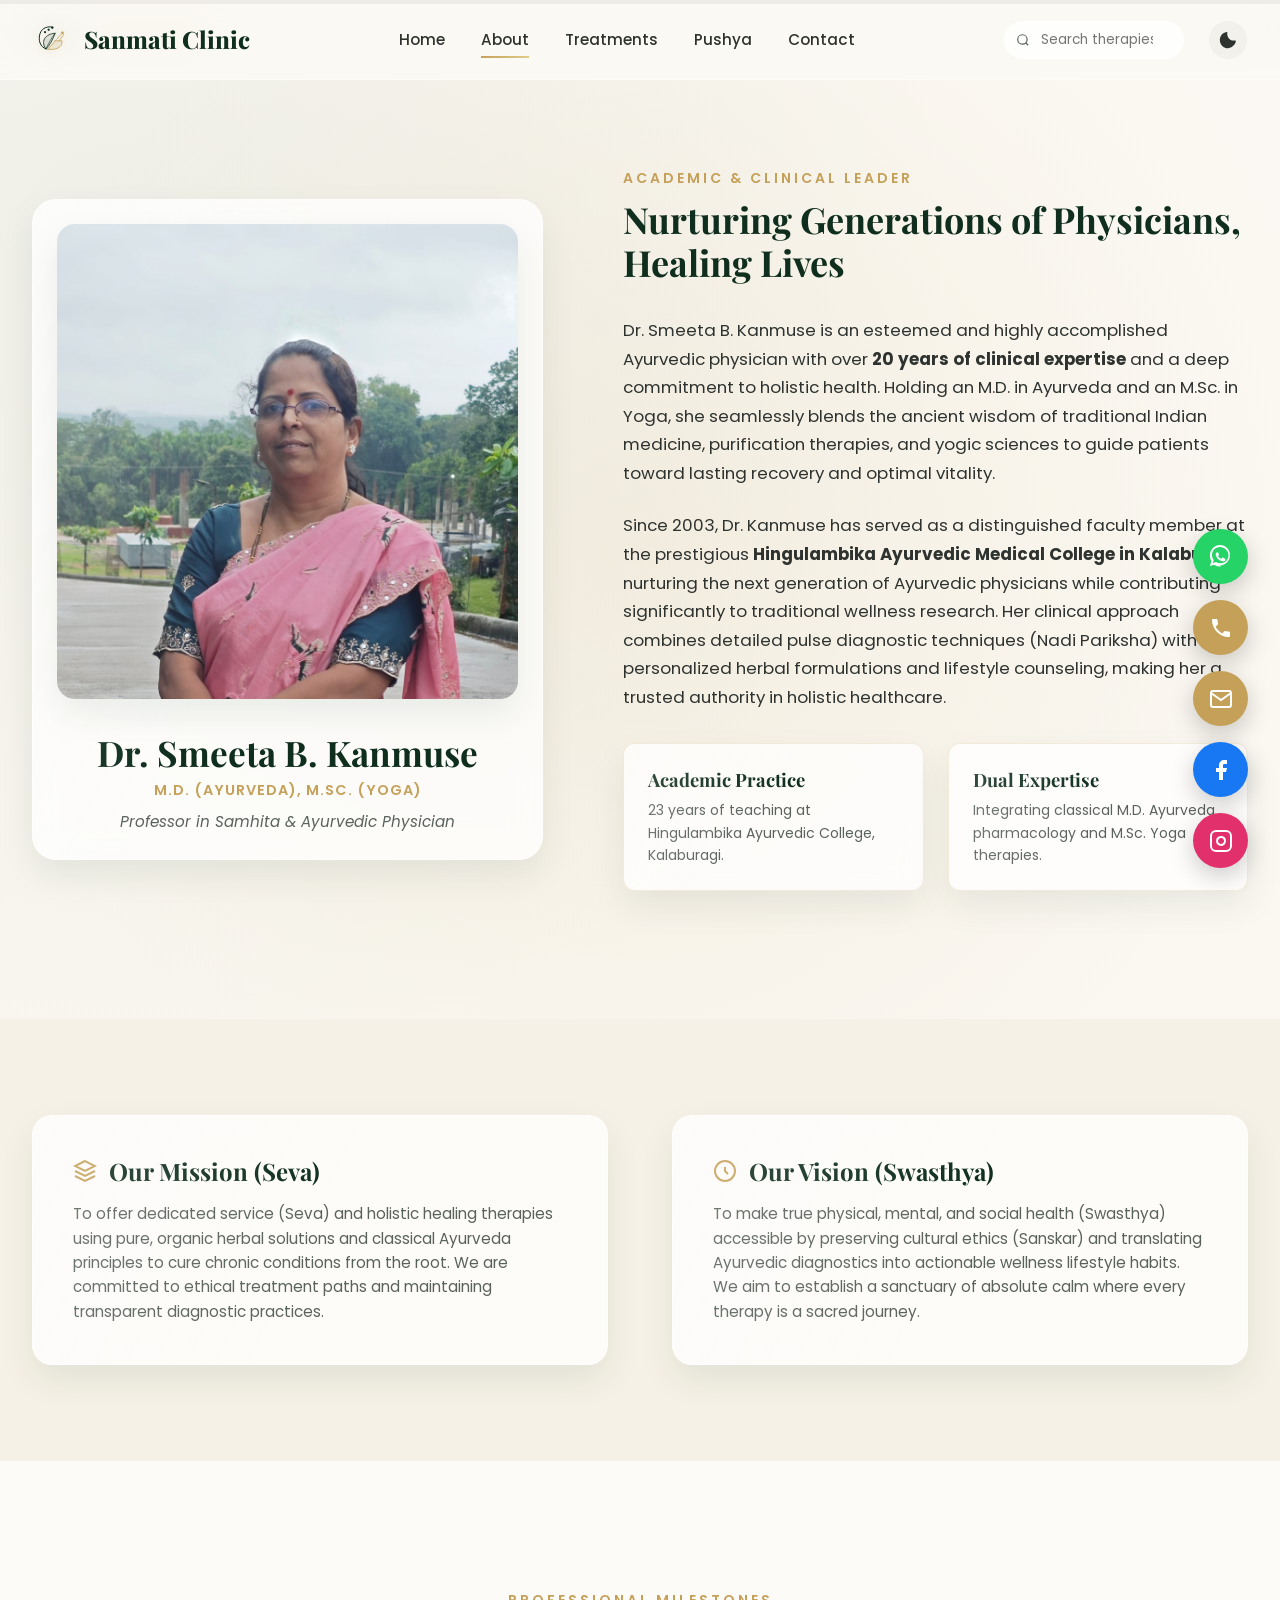
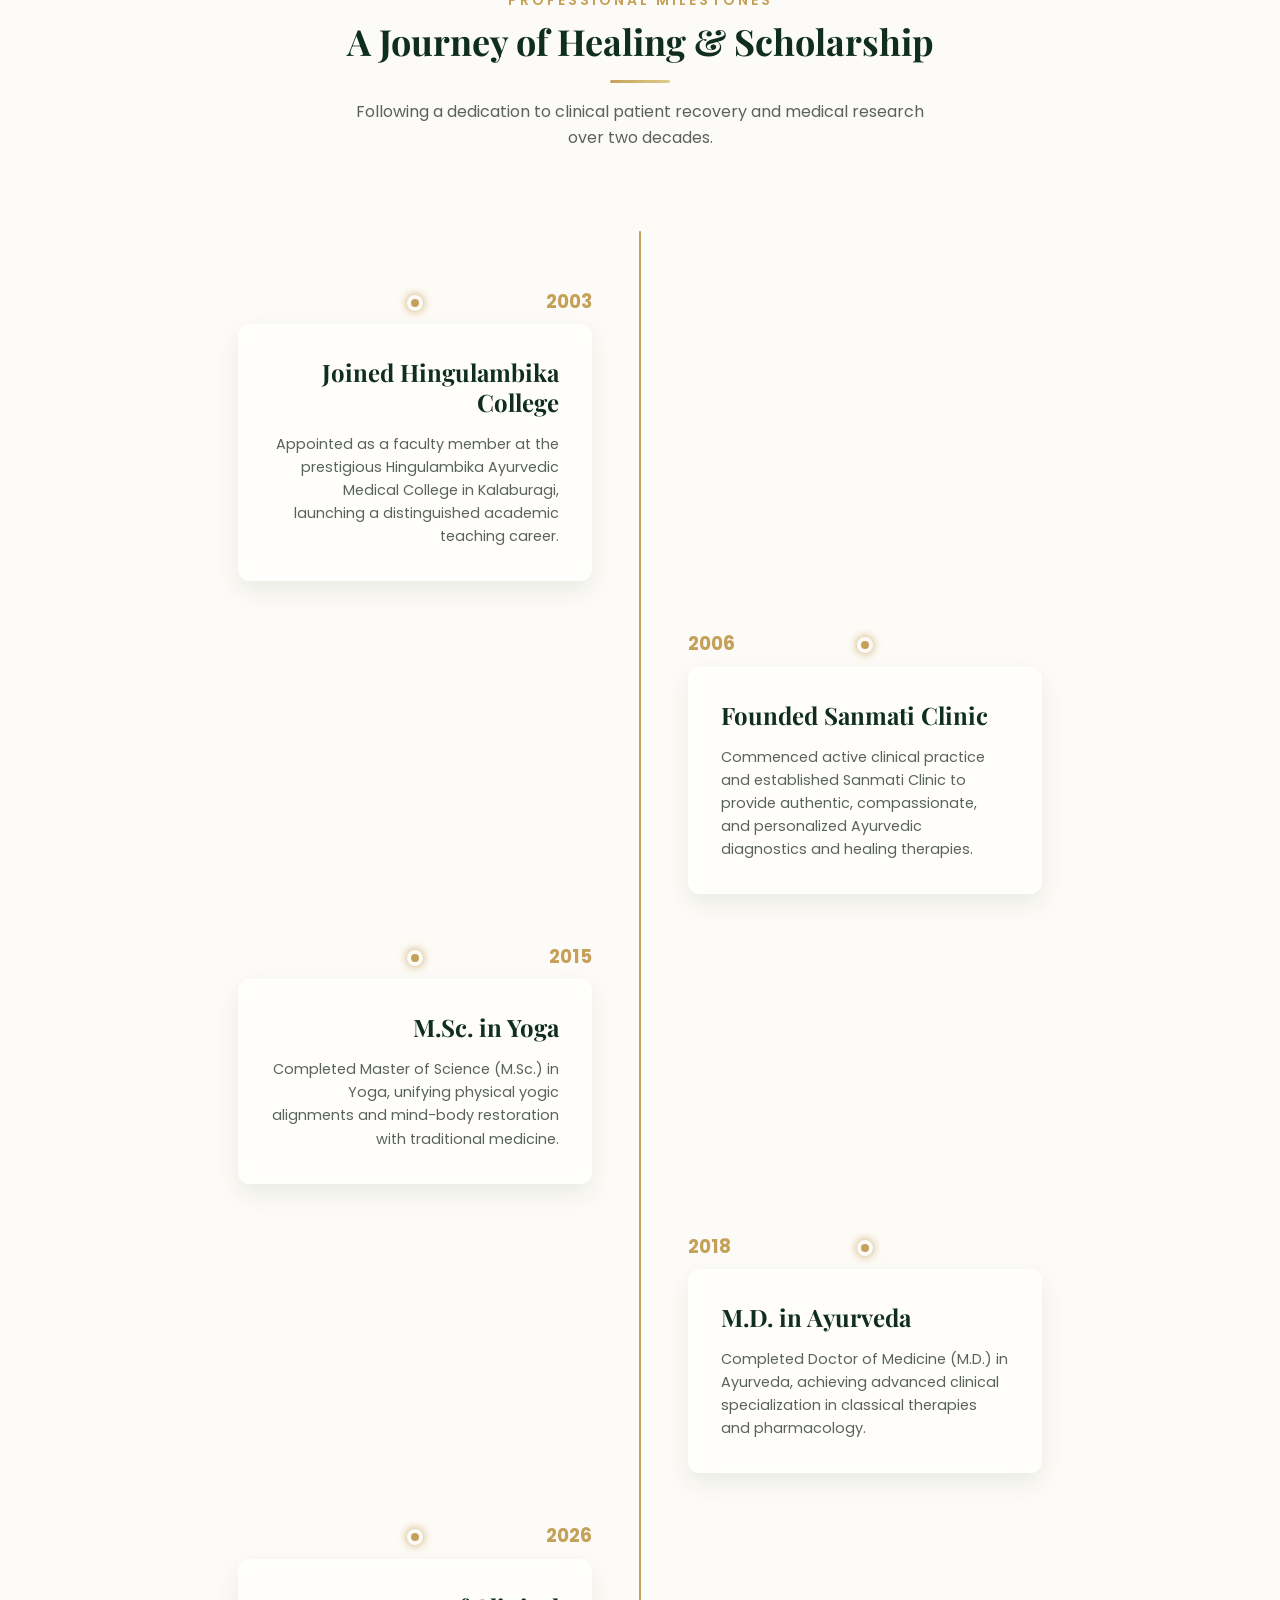
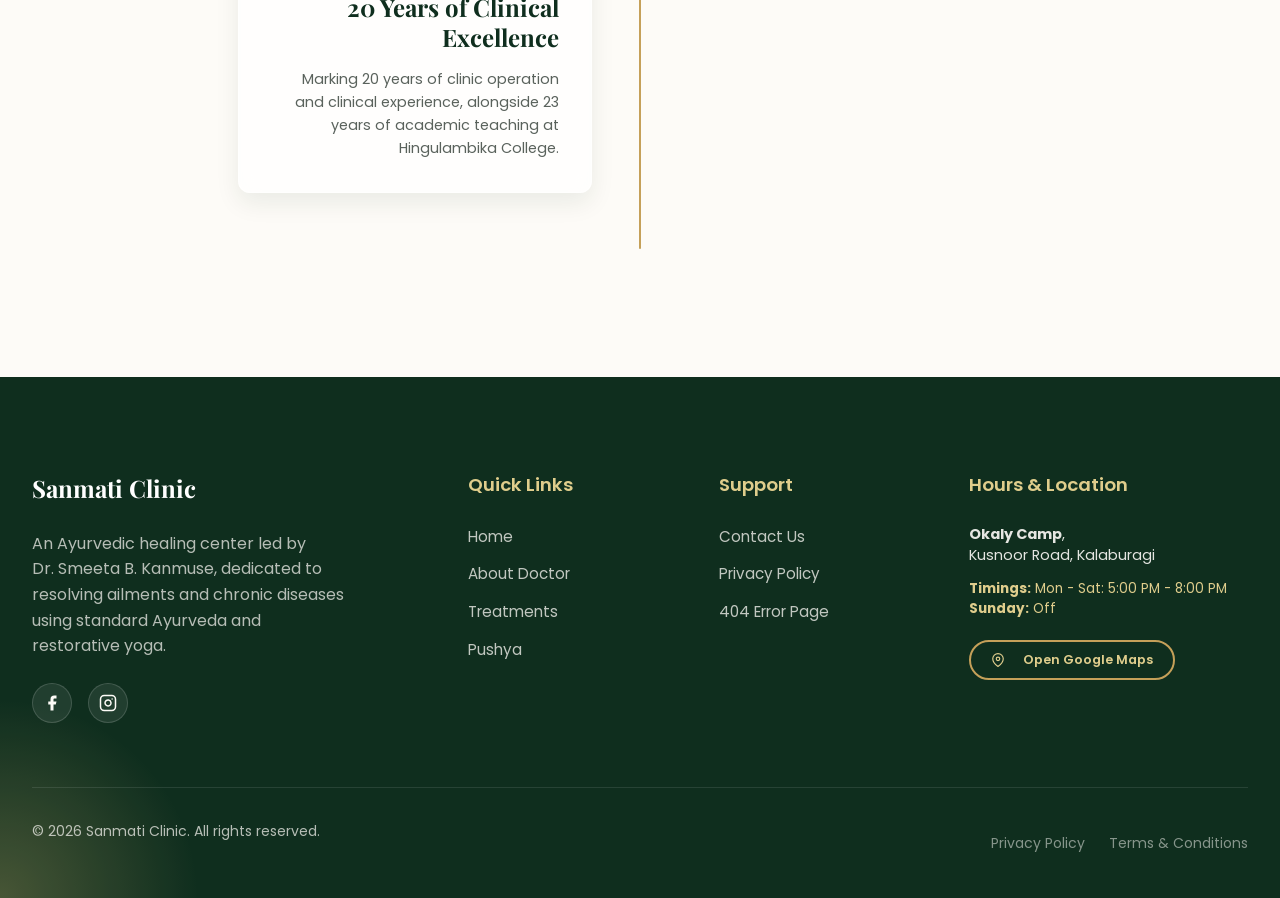
==== about.html @ cf5ded77 "Add files via upload" ====
<!DOCTYPE html>
<html lang="en" data-theme="light">
<head>
  <meta charset="UTF-8">
  <meta name="viewport" content="width=device-width, initial-scale=1.0">
  <title>About Dr. Smeeta B. Kanmuse - Sanmati Clinic</title>
  
  <!-- SEO Meta Tags -->
  <meta name="description" content="Meet Dr. Smeeta B. Kanmuse, Professor in Samhita & Ayurvedic Physician with 20 years of clinical practice and 23 years of teaching at Hingulambika Ayurvedic Medical College.">
  <meta name="keywords" content="Dr. Smeeta B Kanmuse, MD Ayurveda, Hingulambika College, Nadi Pariksha, Ayurvedic Doctor Kalaburagi, Yoga Therapist, Sanmati Clinic About">
  
  <!-- Google Fonts -->
  <link rel="preconnect" href="https://fonts.googleapis.com">
  <link rel="preconnect" href="https://fonts.gstatic.com" crossorigin>
  <link href="https://fonts.googleapis.com/css2?family=Playfair+Display:ital,wght@0,400..900;1,400..900&family=Poppins:ital,wght@0,300;0,400;0,500;0,600;0,700;1,400&display=swap" rel="stylesheet">
  
  <!-- CSS Stylesheets -->
  <link rel="stylesheet" href="css/style.css">
  <link rel="stylesheet" href="css/animations.css">
  <link rel="stylesheet" href="css/responsive.css">

  <!-- AOS (Animate on Scroll) CSS -->
  <link rel="stylesheet" href="https://cdnjs.cloudflare.com/ajax/libs/aos/2.3.4/aos.css" integrity="sha512-1cK78a1o+Fh6MmyLZ9kvhLURcZXPjhW1UsgObSg1Eup8452q4fH9O1hOMBH6UxoUXdwDSy8kB013yW9eY69Bwg==" crossorigin="anonymous" referrerpolicy="no-referrer" />
</head>
<body>

  <!-- Reading Progress Bar -->
  <div class="reading-progress-container">
    <div class="reading-progress-bar"></div>
  </div>

  <!-- Navbar -->
  <nav class="navbar" aria-label="Main Navigation">
    <div class="container">
      <a href="index.html" class="nav-brand">
        <svg class="logo-icon" viewBox="0 0 100 100" fill="none" stroke="currentColor" stroke-width="1.5" stroke-linecap="round" stroke-linejoin="round" aria-hidden="true">
          <!-- Defined Artist Sketch of Ayurvedic Mortar, Leaf & Sweeping Droplet Vine (Luxury Gold & Forest Green) -->
          <g>
            <!-- Sweeping Vine -->
            <path d="M35 72C20 68 15 50 20 34C25 18 42 15 53 18" stroke="var(--primary-color)" stroke-width="2.5" />
            <!-- Tapered Droplets -->
            <path d="M53 18c-1-2-3-2-5 0c-1 1 0 3 2 4c2 1 4-1 3-4z" fill="var(--primary-color)" stroke="none" />
            <path d="M44 23c-1-2-3-2-5 0c-1 1 0 3 2 4c2 1 4-1 3-4z" fill="var(--primary-color)" stroke="none" />
            <path d="M35 29c-1-2-3-2-5 0c-1 1 0 3 2 4c2 1 4-1 3-4z" fill="var(--primary-color)" stroke="none" />
            <!-- The Leaf -->
            <path d="M35 72C24 62 25 36 58 33C52 48 45 64 35 72Z" fill="rgba(143, 168, 155, 0.25)" stroke="var(--primary-color)" stroke-width="2" />
            <!-- Leaf Vein -->
            <path d="M35 72C42 58 48 45 58 33" stroke="var(--primary-color)" stroke-width="1.5" />
            <!-- Mortar Bowl -->
            <path d="M58 52L75 52C76 65 67 76 38 73C46 66 54 60 58 52Z" fill="rgba(197, 160, 89, 0.15)" stroke="var(--accent-color)" stroke-width="2" />
            <!-- Pestle -->
            <path d="M62 48L74 34c1-1 3-1 4 0c1 1 1 3 0 4L68 52" stroke="var(--accent-color)" stroke-width="2" />
            <circle cx="76" cy="32" r="3" fill="var(--accent-color)" stroke="var(--accent-color)" stroke-width="0.5" />
          </g>
        </svg>
        <span>Sanmati Clinic</span>
      </a>

      <ul class="nav-menu">
      <li class="mobile-search-item">
        <div class="nav-search-mobile" role="search" style="position: relative; width: 100%;">
          <svg class="search-icon" viewBox="0 0 24 24" fill="none" stroke="currentColor" stroke-width="2" style="position: absolute; left: 1rem; top: 50%; transform: translateY(-50%); width: 16px; height: 16px; color: var(--text-secondary); pointer-events: none;"><circle cx="11" cy="11" r="8"/><path d="m21 21-4.3-4.3"/></svg>
          <input type="text" placeholder="Search therapies..." aria-label="Search therapies" style="width: 100%; padding: 0.75rem 1rem 0.75rem 2.5rem; border-radius: 30px; border: 1px solid var(--card-border); background: var(--card-bg); font-family: var(--font-body); font-size: 0.9rem; color: var(--text-primary); outline: none;">
        </div>
      </li>
        <li><a href="index.html" class="nav-link">Home</a></li>
        <li><a href="about.html" class="nav-link active">About</a></li>
        <li><a href="treatments.html" class="nav-link">Treatments</a></li>
        <li><a href="pushya.html" class="nav-link">Pushya</a></li>
        <li><a href="contact.html" class="nav-link">Contact</a></li>
      </ul>

      <div class="nav-actions">
        <div class="nav-search" role="search">
          <svg class="search-icon" viewBox="0 0 24 24" fill="none" stroke="currentColor" stroke-width="2"><circle cx="11" cy="11" r="8"/><path d="m21 21-4.3-4.3"/></svg>
          <input type="search" class="search-input" placeholder="Search therapies..." aria-label="Search site">
        </div>

        <button class="theme-toggle" aria-label="Toggle dark mode">
          <!-- Sun Icon -->
          <svg class="sun-icon" viewBox="0 0 24 24"><path d="M12 7c-2.76 0-5 2.24-5 5s2.24 5 5 5 5-2.24 5-5-2.24-5-5-5zM2 13h2c.55 0 1-.45 1-1s-.45-1-1-1H2c-.55 0-1 .45-1 1s.45 1 1 1zm18 0h2c.55 0 1-.45 1-1s-.45-1-1-1h-2c-.55 0-1 .45-1 1s.45 1 1 1zM11 2v2c0 .55.45 1 1 1s1-.45 1-1V2c0-.55-.45-1-1-1s-1 .45-1 1zm0 18v2c0 .55.45 1 1 1s1-.45 1-1v-2c0-.55-.45-1-1-1s-1 .45-1 1zM5.99 4.58c-.39-.39-1.03-.39-1.41 0s-.39 1.03 0 1.41l1.06 1.06c.39.39 1.03.39 1.41 0s.39-1.03 0-1.41L5.99 4.58zm12.37 12.37c-.39-.39-1.03-.39-1.41 0s-.39 1.03 0 1.41l1.06 1.06c.39.39 1.03.39 1.41 0s.39-1.03 0-1.41l-1.06-1.06zm1.06-12.37c-.39-.39-1.03-.39-1.41 0l-1.06 1.06c-.39.39-.39 1.03 0 1.41s1.03.39 1.41 0l1.06-1.06c.39-.38.39-1.02 0-1.41zM7.05 18.01c-.39-.39-1.03-.39-1.41 0l-1.06 1.06c-.39.39-.39 1.03 0 1.41s1.03.39 1.41 0l1.06-1.06c.39-.39.39-1.03 0-1.41z"/></svg>
          <!-- Moon Icon -->
          <svg class="moon-icon" viewBox="0 0 24 24"><path d="M12.3 22h-.1c-5.5 0-10-4.5-10-10 0-4.7 3.3-8.8 8-9.7.6-.1 1.1.4 1 1-.4 2.5.4 5.2 2.1 7.1s4.6 2.5 7.1 2.1c.6-.1 1.1.4 1 1-.9 4.7-5 8-9.7 8.5z"/></svg>
        </button>

        <button class="hamburger" aria-label="Toggle mobile menu" aria-expanded="false">
          <span></span>
          <span></span>
          <span></span>
        </button>
      </div>
    </div>
  </nav>

  <!-- Breadcrumb Navigation -->
  <div class="breadcrumb-nav">
    <div class="container">
      <ul class="breadcrumbs">
        <li><a href="index.html">Home</a></li>
        <li>About Doctor</li>
      </ul>
    </div>
  </div>

  <!-- Doctor Detailed Profile Section -->
  <section id="doctor-profile" style="background: radial-gradient(circle at 10% 20%, rgba(143,168,155,0.1) 0%, transparent 60%); padding-top: 6rem;">
    <div class="container">
      <div style="display: grid; grid-template-columns: 0.9fr 1.1fr; gap: 5rem; align-items: center;">
        
        <!-- Left Side: Doctor Photo -->
        <div class="hero-visual" data-aos="fade-right">
          <!-- Ambient gold background card effect -->
          <div style="position: absolute; top: 50%; left: 50%; transform: translate(-50%, -50%); width: 110%; height: 110%; background: radial-gradient(circle, rgba(197,160,89,0.1) 0%, transparent 75%); z-index: -1; pointer-events: none;"></div>
          
          <div class="glass-card tilt-card" style="padding: 1.5rem; border-radius: 24px; text-align: center;">
            <div style="border-radius: 18px; overflow: hidden; box-shadow: 0 15px 35px var(--shadow-color); margin-bottom: 2rem;">
              <img src="assets/images/doctor-photo.jpg" alt="Dr. Smeeta B. Kanmuse" style="width: 100%; height: auto; object-fit: cover; display: block;">
            </div>
            
            <h1 style="font-family: var(--font-headings); font-size: 2.2rem; color: var(--primary-color); margin-bottom: 0.25rem;">Dr. Smeeta B. Kanmuse</h1>
            <p style="font-size: 0.9rem; letter-spacing: 1px; color: var(--accent-color); font-weight: 600; text-transform: uppercase; margin-bottom: 0.5rem;">M.D. (Ayurveda), M.Sc. (Yoga)</p>
            <p style="font-size: 0.95rem; color: var(--text-secondary); margin-bottom: 0; font-style: italic;">Professor in Samhita & Ayurvedic Physician</p>
          </div>
        </div>

        <!-- Right Side: Detailed Biography -->
        <div data-aos="fade-left">
          <span class="section-subtitle" style="text-align: left;">Academic & Clinical Leader</span>
          <h2 style="margin-bottom: 2rem; line-height: 1.2;">Nurturing Generations of Physicians, Healing Lives</h2>
          
          <p style="font-size: 1.05rem; line-height: 1.7; color: var(--text-primary); margin-bottom: 1.5rem;">
            Dr. Smeeta B. Kanmuse is an esteemed and highly accomplished Ayurvedic physician with over <strong>20 years of clinical expertise</strong> and a deep commitment to holistic health. Holding an M.D. in Ayurveda and an M.Sc. in Yoga, she seamlessly blends the ancient wisdom of traditional Indian medicine, purification therapies, and yogic sciences to guide patients toward lasting recovery and optimal vitality.
          </p>
          
          <p style="font-size: 1.05rem; line-height: 1.7; color: var(--text-primary); margin-bottom: 2rem;">
            Since 2003, Dr. Kanmuse has served as a distinguished faculty member at the prestigious <strong>Hingulambika Ayurvedic Medical College in Kalaburagi</strong>, nurturing the next generation of Ayurvedic physicians while contributing significantly to traditional wellness research. Her clinical approach combines detailed pulse diagnostic techniques (Nadi Pariksha) with personalized herbal formulations and lifestyle counseling, making her a trusted authority in holistic healthcare.
          </p>

          <!-- Key credentials list cards -->
          <div style="display: grid; grid-template-columns: 1fr 1fr; gap: 1.5rem; margin-top: 2rem;">
            <div class="glass-card" style="padding: 1.5rem; border-radius: var(--border-radius-sm); border-color: rgba(197, 160, 89, 0.2);">
              <h3 style="font-size: 1.15rem; color: var(--primary-color); margin-bottom: 0.5rem;">Academic Practice</h3>
              <p style="font-size: 0.875rem; color: var(--text-secondary); margin-bottom: 0;">23 years of teaching at Hingulambika Ayurvedic College, Kalaburagi.</p>
            </div>
            <div class="glass-card" style="padding: 1.5rem; border-radius: var(--border-radius-sm); border-color: rgba(197, 160, 89, 0.2);">
              <h3 style="font-size: 1.15rem; color: var(--primary-color); margin-bottom: 0.5rem;">Dual Expertise</h3>
              <p style="font-size: 0.875rem; color: var(--text-secondary); margin-bottom: 0;">Integrating classical M.D. Ayurveda pharmacology and M.Sc. Yoga therapies.</p>
            </div>
          </div>
        </div>

      </div>
    </div>
  </section>

  <!-- Mission & Vision Section -->
  <section id="principles" style="background: var(--bg-darker); position: relative; padding: 6rem 0;">
    <div class="container">
      <div style="display: grid; grid-template-columns: 1fr 1fr; gap: 4rem;">
        
        <div class="glass-card" data-aos="fade-up" data-aos-delay="100">
          <h3 style="color: var(--primary-color); margin-bottom: 1rem; display: flex; align-items: center; gap: 0.75rem;">
            <svg style="width: 24px; height: 24px; stroke: var(--accent-color); fill:none; stroke-width: 2;" viewBox="0 0 24 24"><path d="M12 2L2 7l10 5 10-5-10-5zM2 17l10 5 10-5M2 12l10 5 10-5"/></svg>
            Our Mission (Seva)
          </h3>
          <p style="color: var(--text-secondary); margin-bottom: 0; font-size: 0.95rem;">
            To offer dedicated service (Seva) and holistic healing therapies using pure, organic herbal solutions and classical Ayurveda principles to cure chronic conditions from the root. We are committed to ethical treatment paths and maintaining transparent diagnostic practices.
          </p>
        </div>

        <div class="glass-card" data-aos="fade-up" data-aos-delay="200">
          <h3 style="color: var(--primary-color); margin-bottom: 1rem; display: flex; align-items: center; gap: 0.75rem;">
            <svg style="width: 24px; height: 24px; stroke: var(--accent-color); fill:none; stroke-width: 2;" viewBox="0 0 24 24"><circle cx="12" cy="12" r="10"/><path d="M12 8v4l3 3"/></svg>
            Our Vision (Swasthya)
          </h3>
          <p style="color: var(--text-secondary); margin-bottom: 0; font-size: 0.95rem;">
            To make true physical, mental, and social health (Swasthya) accessible by preserving cultural ethics (Sanskar) and translating Ayurvedic diagnostics into actionable wellness lifestyle habits. We aim to establish a sanctuary of absolute calm where every therapy is a sacred journey.
          </p>
        </div>

      </div>
    </div>
  </section>

  <!-- Animated Timeline Section -->
  <section id="doctor-timeline" style="background: var(--bg-color); padding: 8rem 0;">
    <div class="container">
      <div class="section-title-wrapper" data-aos="fade-up">
        <span class="section-subtitle">Professional Milestones</span>
        <h2 class="section-title">A Journey of Healing & Scholarship</h2>
        <p style="max-width: 600px; margin: 0 auto; color: var(--text-secondary);">Following a dedication to clinical patient recovery and medical research over two decades.</p>
      </div>

      <div class="timeline-container">
        
        <!-- Timeline Item 1 -->
        <div class="timeline-item" data-aos="fade-right">
          <div class="timeline-dot"></div>
          <span class="timeline-date">2003</span>
          <div class="timeline-content">
            <h3 style="color: var(--primary-color);">Joined Hingulambika College</h3>
            <p style="color: var(--text-secondary); margin-bottom: 0; font-size: 0.9rem;">Appointed as a faculty member at the prestigious Hingulambika Ayurvedic Medical College in Kalaburagi, launching a distinguished academic teaching career.</p>
          </div>
        </div>

        <!-- Timeline Item 2 -->
        <div class="timeline-item" data-aos="fade-left">
          <div class="timeline-dot"></div>
          <span class="timeline-date">2006</span>
          <div class="timeline-content">
            <h3 style="color: var(--primary-color);">Founded Sanmati Clinic</h3>
            <p style="color: var(--text-secondary); margin-bottom: 0; font-size: 0.9rem;">Commenced active clinical practice and established Sanmati Clinic to provide authentic, compassionate, and personalized Ayurvedic diagnostics and healing therapies.</p>
          </div>
        </div>

        <!-- Timeline Item 3 -->
        <div class="timeline-item" data-aos="fade-right">
          <div class="timeline-dot"></div>
          <span class="timeline-date">2015</span>
          <div class="timeline-content">
            <h3 style="color: var(--primary-color);">M.Sc. in Yoga</h3>
            <p style="color: var(--text-secondary); margin-bottom: 0; font-size: 0.9rem;">Completed Master of Science (M.Sc.) in Yoga, unifying physical yogic alignments and mind-body restoration with traditional medicine.</p>
          </div>
        </div>

        <!-- Timeline Item 4 -->
        <div class="timeline-item" data-aos="fade-left">
          <div class="timeline-dot"></div>
          <span class="timeline-date">2018</span>
          <div class="timeline-content">
            <h3 style="color: var(--primary-color);">M.D. in Ayurveda</h3>
            <p style="color: var(--text-secondary); margin-bottom: 0; font-size: 0.9rem;">Completed Doctor of Medicine (M.D.) in Ayurveda, achieving advanced clinical specialization in classical therapies and pharmacology.</p>
          </div>
        </div>

        <!-- Timeline Item 5 -->
        <div class="timeline-item" data-aos="fade-right">
          <div class="timeline-dot"></div>
          <span class="timeline-date">2026</span>
          <div class="timeline-content">
            <h3 style="color: var(--primary-color);">20 Years of Clinical Excellence</h3>
            <p style="color: var(--text-secondary); margin-bottom: 0; font-size: 0.9rem;">Marking 20 years of clinic operation and clinical experience, alongside 23 years of academic teaching at Hingulambika College.</p>
          </div>
        </div>

      </div>
    </div>
  </section>

  <!-- Sticky Floating Action Buttons -->
  <div class="floating-actions">
    <a href="https://wa.me/919902870235" class="float-btn float-whatsapp" target="_blank" aria-label="Chat on WhatsApp">
      <svg viewBox="0 0 24 24"><path d="M12.03 21.6h-.03c-2.48 0-4.9-.67-7-1.93L1 21l1.36-4.94C1.04 14.12 1 12.08 1 10.03 1 4.5 5.5 0 11.03 0 16.56 0 21 4.5 21 10.03c0 5.53-4.44 10.03-9.97 10.57zM11.03 2C6.6 2 3 5.6 3 10.03c0 1.83.63 3.55 1.69 4.96l-.8 2.92 3-1c1.37.86 2.97 1.32 4.6 1.32 4.43 0 8.03-3.6 8.03-8.03S15.46 2 11.03 2zm4.33 11.32c-.24-.12-1.42-.7-1.64-.78-.22-.08-.38-.12-.54.12-.16.24-.62.78-.76.94-.14.16-.28.18-.52.06-1.07-.53-1.84-.96-2.56-2.2-.18-.32-.18-.52 0-.68.12-.12.24-.28.36-.42.12-.14.16-.24.24-.4.08-.16.04-.3-.02-.42-.06-.12-.54-1.3-.74-1.78-.2-.48-.38-.4-.54-.4h-.46c-.16 0-.42.06-.64.3-.22.24-.84.82-.84 2s.86 2.32.98 2.48c.12.16 1.69 2.58 4.1 3.62.57.25 1.02.4 1.37.5.58.18 1.1.16 1.5.1.46-.06 1.42-.58 1.62-1.14.2-.56.2-1.04.14-1.14-.06-.12-.2-.18-.44-.3z"/></svg>
    </a>
    <a href="tel:9902870235" class="float-btn float-call" aria-label="Call Clinic">
      <svg viewBox="0 0 24 24"><path d="M6.62 10.79c1.44 2.83 3.76 5.14 6.59 6.59l2.2-2.2c.27-.27.67-.36 1.02-.24 1.12.37 2.33.57 3.57.57.55 0 1 .45 1 1V20c0 .55-.45 1-1 1-9.39 0-17-7.61-17-17 0-.55.45-1 1-1h3.5c.55 0 1 .45 1 1 0 1.25.2 2.45.57 3.57.11.35.03.74-.25 1.02l-2.2 2.2z"/></svg>
    </a>
    <a href="mailto:smita.bk25@gmail.com" class="float-btn float-email" aria-label="Email Clinic">
      <svg viewBox="0 0 24 24" style="fill: none; stroke: currentColor; stroke-width: 2;"><path d="M4 4h16c1.1 0 2 .9 2 2v12c0 1.1-.9 2-2 2H4c-1.1 0-2-.9-2-2V6c0-1.1.9-2 2-2z"/><polyline points="22,6 12,13 2,6"/></svg>
    </a>
        <a href="https://www.facebook.com/share/1S8qUfM5DT/" class="float-btn float-facebook" target="_blank" aria-label="Follow on Facebook">
      <svg viewBox="0 0 24 24"><path d="M18 2h-3a5 5 0 0 0-5 5v3H7v4h3v8h4v-8h3l1-4h-4V7a1 1 0 0 1 1-1h3z"/></svg>
    </a>
    <a href="https://www.instagram.com/drsmeetabahubali?igsh=MTlzOHFyMHg4MHV1OQ==" class="float-btn float-instagram" target="_blank" aria-label="Follow on Instagram">
      <svg viewBox="0 0 24 24" style="fill: none; stroke: currentColor; stroke-width: 2;"><rect x="2" y="2" width="20" height="20" rx="5" ry="5"/><path d="M16 11.37A4 4 0 1 1 12.63 8 4 4 0 0 1 16 11.37z"/><line x1="17.5" y1="6.5" x2="17.51" y2="6.5"/></svg>
    </a>
  </div>

  <!-- Site Footer -->
  <footer class="site-footer">
    <div class="container">
      <div class="footer-grid">
        
        <!-- Col 1: About clinic -->
        <div class="footer-col">
          <h3>Sanmati Clinic</h3>
          <p style="margin-top: 1rem; max-width: 320px;">An Ayurvedic healing center led by <br>Dr. Smeeta B. Kanmuse, dedicated to resolving ailments and chronic diseases using standard Ayurveda and restorative yoga.</p>
          <div class="footer-socials">
            <a href="https://www.facebook.com/share/1S8qUfM5DT/" target="_blank" class="social-icon" aria-label="Facebook"><svg viewBox="0 0 24 24"><path d="M18 2h-3a5 5 0 0 0-5 5v3H7v4h3v8h4v-8h3l1-4h-4V7a1 1 0 0 1 1-1h3z"/></svg></a>
            <a href="https://www.instagram.com/drsmeetabahubali?igsh=MTlzOHFyMHg4MHV1OQ==" id="instagram-link" target="_blank" class="social-icon" aria-label="Instagram"><svg viewBox="0 0 24 24" fill="none" stroke="currentColor" stroke-width="2" stroke-linecap="round" stroke-linejoin="round"><rect x="2" y="2" width="20" height="20" rx="5" ry="5"></rect><path d="M16 11.37A4 4 0 1 1 12.63 8 4 4 0 0 1 16 11.37z"></path><line x1="17.5" y1="6.5" x2="17.51" y2="6.5"></line></svg></a>
          </div>
        </div>

        <!-- Col 2: Quick Links -->
        <div class="footer-col">
          <h4>Quick Links</h4>
          <ul class="footer-links">
            <li><a href="index.html">Home</a></li>
            <li><a href="about.html">About Doctor</a></li>
            <li><a href="treatments.html">Treatments</a></li>
            <li><a href="pushya.html">Pushya</a></li>
          </ul>
        </div>

        <!-- Col 3: Support / Legal -->
        <div class="footer-col">
          <h4>Support</h4>
          <ul class="footer-links">
            <li><a href="contact.html">Contact Us</a></li>
            <li><a href="privacy-policy.html">Privacy Policy</a></li>
            <li><a href="404.html">404 Error Page</a></li>
          </ul>
        </div>

        <!-- Col 4: Clinic Hours & Location -->
        <div class="footer-col">
          <h4>Hours & Location</h4>
          <p style="color: rgba(253, 251, 247, 0.9); font-size: 0.9rem; margin-bottom: 0.75rem; line-height: 1.5;">
            <strong>Okaly Camp</strong>,<br>
            Kusnoor Road, Kalaburagi
          </p>
          <p style="color: var(--accent-light); font-size: 0.85rem; margin-bottom: 1.25rem; line-height: 1.5;">
            <strong>Timings:</strong> Mon - Sat: 5:00 PM - 8:00 PM<br>
            <strong>Sunday:</strong> Off
          </p>
          <a href="https://maps.app.goo.gl/YEKQxTjwu2bFrHnD7?g_st=aw" target="_blank" class="btn btn-secondary" style="padding: 0.5rem 1.25rem; font-size: 0.8rem; border-radius: 20px; display: inline-flex; height: auto; border-color: var(--accent-color); color: var(--accent-light);">
            <svg style="width: 14px; height: 14px; margin-right: 6px; fill: none; stroke: currentColor; stroke-width: 2;" viewBox="0 0 24 24"><path d="M21 10c0 7-9 13-9 13s-9-6-9-13a9 9 0 0 1 18 0z"/><circle cx="12" cy="10" r="3"/></svg>
            Open Google Maps
          </a>
        </div>

      </div>

      <div class="footer-bottom">
        <p>&copy; 2026 Sanmati Clinic. All rights reserved.</p>
        <div class="footer-bottom-links">
          <a href="privacy-policy.html">Privacy Policy</a>
          <a href="terms.html">Terms & Conditions</a>
        </div>
      </div>
    </div>
  </footer>

  <!-- Lightbox Modal -->
  <div id="lightbox" class="lightbox" role="dialog" aria-modal="true" aria-label="Image lightbox">
    <button class="lightbox-close" aria-label="Close lightbox">
      <svg viewBox="0 0 24 24" fill="none" stroke="currentColor" stroke-width="2"><line x1="18" y1="6" x2="6" y2="18"/><line x1="6" y1="6" x2="18" y2="18"/></svg>
    </button>
    <div class="lightbox-content">
      <img src="" alt="">
      <div class="lightbox-caption"></div>
    </div>
  </div>

  <!-- Core Scripts & Libraries -->
  <!-- GSAP CDN -->
  <script src="https://cdnjs.cloudflare.com/ajax/libs/gsap/3.12.5/gsap.min.js" integrity="sha512-7eHRwcbYkK4d9g/6tD/mhkf++eoTHwpNM9woB4YDLi5cqiReWw8yibAM1GeIh1O98KR3615U54nCw5cMJ58wFQ==" crossorigin="anonymous" referrerpolicy="no-referrer"></script>
  <!-- GSAP ScrollTrigger CDN -->
  <script src="https://cdnjs.cloudflare.com/ajax/libs/gsap/3.12.5/ScrollTrigger.min.js" integrity="sha512-onMTRKJ2zCoUMC+2a4176Lw9h6P19g9wW7wS70t/Sg6/z55m9p/e4w9r250/C1Q1c1/z41u9W0086v==" crossorigin="anonymous" referrerpolicy="no-referrer"></script>
  <!-- GSAP ScrollToPlugin CDN -->
  <script src="https://cdnjs.cloudflare.com/ajax/libs/gsap/3.12.5/ScrollToPlugin.min.js" integrity="sha512-H97TSS80fOcxM3zQk/Yyv3V2S05eNenw9j1c1v/Z6085a8V973a9N17x84V738096180372138Lw6H169w==" crossorigin="anonymous" referrerpolicy="no-referrer"></script>
  <!-- AOS (Animate on Scroll) JS -->
  <script src="https://cdnjs.cloudflare.com/ajax/libs/aos/2.3.4/aos.js" integrity="sha512-A7AYk1fGKX6S2SsHyolo3Ob62vyhG4OERkAkeyjTFwEUpFyVN1rcdDyQbLi3FrtRzOUTLE35lk50c53A1ICWGA==" crossorigin="anonymous" referrerpolicy="no-referrer"></script>
  
  <!-- Custom Application Scripts -->
  <script src="js/script.js"></script>
  <script src="js/animations.js"></script>
</body>
</html>
---- css/style.css ----
/* 
 * sanmaticlinic - style.css
 * Premium Ayurvedic Clinic Core Stylesheet
 * Designed with a Luxury, Natural, and Glassmorphic Theme
 */

@import url('https://fonts.googleapis.com/css2?family=Playfair+Display:ital,wght@0,400..900;1,400..900&family=Poppins:ital,wght@0,100..900;1,100..900&display=swap');

/* ==========================================================================
   CSS Variables & Design Tokens
   ========================================================================== */
:root {
  /* Colors - Light Theme (Default) */
  --primary-color: #0F2E1E;        /* Deep Forest Green */
  --primary-light: #1A4731;        /* Slightly lighter forest green */
  --secondary-color: #6E8C7D;      /* Sage Green */
  --secondary-light: #A3B899;      /* Light sage */
  --accent-color: #C5A059;         /* Luxury Gold */
  --accent-light: #DFCD8C;         /* Bright gold */
  --bg-color: #FDFBF7;             /* Warm Cream background */
  --bg-darker: #F5F1E6;            /* Darker cream for section alternates */
  --card-bg: rgba(255, 255, 255, 0.75); /* White glassmorphism */
  --card-border: rgba(255, 255, 255, 0.5);
  --text-primary: #2E3330;         /* Dark Grey text */
  --text-secondary: #5A625C;       /* Soft dark grey */
  --text-on-dark: #FDFBF7;         /* Cream text for dark elements */
  --shadow-color: rgba(15, 46, 30, 0.08);
  --glow-color: rgba(197, 160, 89, 0.3);
  --border-radius: 20px;
  --border-radius-sm: 12px;
  --transition-speed: 0.4s;
  --font-headings: 'Playfair Display', serif;
  --font-body: 'Poppins', sans-serif;
  
  /* Layout constraints */
  --navbar-height: 80px;
  --container-width: 1280px;
  
  /* Gradients */
  --btn-gradient: linear-gradient(135deg, #133B27, #2E5A44);
  --btn-gradient-hover: linear-gradient(135deg, #1C4D35, #3C7058);
  --accent-gradient: linear-gradient(135deg, #C5A059, #DFCD8C);
  --bg-gradient: radial-gradient(circle at 10% 20%, rgba(245, 241, 230, 0.5) 0%, rgba(253, 251, 247, 0.8) 90%);
}

[data-theme="dark"] {
  /* Colors - Dark Theme */
  --primary-color: #FDFBF7;        /* Inverted: primary becomes warm cream */
  --primary-light: #F5F1E6;
  --secondary-color: #A3B899;      /* Lighter sage for contrast */
  --secondary-light: #6E8C7D;
  --accent-color: #DFCD8C;         /* Lighter, brighter gold */
  --accent-light: #C5A059;
  --bg-color: #0B1C13;             /* Very dark green-tinted charcoal/black */
  --bg-darker: #06120C;
  --card-bg: rgba(19, 44, 31, 0.6);  /* Dark glassmorphism */
  --card-border: rgba(255, 255, 255, 0.08);
  --text-primary: #FDFBF7;         /* Warm cream text */
  --text-secondary: #BAC5BE;       /* Soft grey-green text */
  --text-on-dark: #0B1C13;
  --shadow-color: rgba(0, 0, 0, 0.3);
  --glow-color: rgba(223, 205, 140, 0.2);
  --btn-gradient: linear-gradient(135deg, #C5A059, #DFCD8C); /* Gold buttons in dark mode for pop */
  --btn-gradient-hover: linear-gradient(135deg, #DFCD8C, #F4E8C1);
  --bg-gradient: radial-gradient(circle at 10% 20%, rgba(6, 18, 12, 0.8) 0%, rgba(11, 28, 19, 0.95) 90%);
}

/* ==========================================================================
   Base resets & Defaults
   ========================================================================== */
*, *::before, *::after {
  box-sizing: border-box;
  margin: 0;
  padding: 0;
}

html {
  scroll-behavior: smooth;
  font-size: 16px;
  -webkit-text-size-adjust: 100%;
}

body {
  font-family: var(--font-body);
  background-color: var(--bg-color);
  background-image: var(--bg-gradient);
  color: var(--text-primary);
  line-height: 1.6;
  overflow-x: hidden;
  transition: background-color var(--transition-speed), color var(--transition-speed);
}

/* Custom Scrollbar */
::-webkit-scrollbar {
  width: 10px;
}

::-webkit-scrollbar-track {
  background: var(--bg-darker);
}

::-webkit-scrollbar-thumb {
  background: var(--secondary-color);
  border-radius: 5px;
  border: 2px solid var(--bg-darker);
}

::-webkit-scrollbar-thumb:hover {
  background: var(--accent-color);
}

/* Typography Styles */
h1, h2, h3, h4, h5, h6 {
  font-family: var(--font-headings);
  font-weight: 700;
  color: var(--primary-color);
  line-height: 1.25;
  transition: color var(--transition-speed);
}

h1 {
  font-size: 3rem;
  margin-bottom: 1.5rem;
}

h2 {
  font-size: 2.25rem;
  margin-bottom: 1.25rem;
  position: relative;
  display: inline-block;
}

h3 {
  font-size: 1.5rem;
  margin-bottom: 1rem;
}

p {
  margin-bottom: 1.5rem;
  color: var(--text-secondary);
}

a {
  color: inherit;
  text-decoration: none;
  transition: color var(--transition-speed), transform var(--transition-speed);
}

/* Interactive Cursor Glow */
.cursor-glow {
  width: 400px;
  height: 400px;
  background: radial-gradient(circle, var(--glow-color) 0%, transparent 70%);
  position: fixed;
  pointer-events: none;
  transform: translate(-50%, -50%);
  z-index: 1;
  transition: width 0.3s ease, height 0.3s ease;
  mix-blend-mode: screen;
}

[data-theme="dark"] .cursor-glow {
  mix-blend-mode: plus-lighter;
}

/* ==========================================================================
   Layout Components
   ========================================================================== */
.container {
  width: 100%;
  max-width: var(--container-width);
  margin: 0 auto;
  padding: 0 2rem;
}

section {
  padding: 8rem 0;
  position: relative;
  z-index: 2;
  overflow: hidden;
}

.section-title-wrapper {
  text-align: center;
  margin-bottom: 5rem;
}

.section-subtitle {
  font-family: var(--font-body);
  font-size: 0.875rem;
  text-transform: uppercase;
  letter-spacing: 3px;
  color: var(--accent-color);
  font-weight: 600;
  margin-bottom: 0.5rem;
  display: block;
}

.section-title {
  margin-bottom: 1rem;
}

.section-title::after {
  content: '';
  display: block;
  width: 60px;
  height: 3px;
  background: var(--accent-gradient);
  margin: 1rem auto 0;
  border-radius: 2px;
}

/* Reading Progress Bar */
.reading-progress-container {
  position: fixed;
  top: 0;
  left: 0;
  width: 100%;
  height: 4px;
  z-index: 1001;
  background: rgba(0, 0, 0, 0.05);
}

.reading-progress-bar {
  height: 100%;
  width: 0%;
  background: var(--accent-gradient);
  transition: width 0.1s ease;
}

/* Breadcrumbs */
.breadcrumb-nav {
  padding: 1.5rem 0;
  background: var(--bg-darker);
  border-bottom: 1px solid var(--card-border);
}

.breadcrumbs {
  display: flex;
  align-items: center;
  gap: 0.5rem;
  list-style: none;
  font-size: 0.875rem;
  font-weight: 500;
}

.breadcrumbs li {
  display: flex;
  align-items: center;
  gap: 0.5rem;
  color: var(--text-secondary);
}

.breadcrumbs a {
  color: var(--primary-color);
}

.breadcrumbs a:hover {
  color: var(--accent-color);
}

.breadcrumbs li:not(:last-child)::after {
  content: "➔";
  font-size: 0.75rem;
  color: var(--secondary-color);
}

.breadcrumbs li:last-child {
  color: var(--accent-color);
  font-weight: 600;
}

/* ==========================================================================
   Navigation Bar (Sticky Glassmorphism)
   ========================================================================== */
.navbar {
  position: fixed;
  top: 0;
  left: 0;
  width: 100%;
  height: var(--navbar-height);
  background: rgba(253, 251, 247, 0.75);
  backdrop-filter: blur(15px);
  -webkit-backdrop-filter: blur(15px);
  border-bottom: 1px solid var(--card-border);
  z-index: 1000;
  transition: background-color var(--transition-speed), height var(--transition-speed), border var(--transition-speed);
}

[data-theme="dark"] .navbar {
  background: rgba(11, 28, 19, 0.75);
}

.navbar.scrolled {
  height: 70px;
  box-shadow: 0 10px 30px var(--shadow-color);
  background: rgba(253, 251, 247, 0.85);
}

[data-theme="dark"] .navbar.scrolled {
  background: rgba(6, 18, 12, 0.85);
}

.navbar .container {
  display: flex;
  justify-content: space-between;
  align-items: center;
  height: 100%;
}

.nav-brand {
  display: flex;
  align-items: center;
  gap: 0.75rem;
  font-family: var(--font-headings);
  font-size: 1.5rem;
  font-weight: 800;
  color: var(--primary-color);
}

.logo-icon {
  width: 40px;
  height: 40px;
  stroke: var(--accent-color);
  fill: none;
  stroke-width: 1.5;
  filter: drop-shadow(0 2px 5px rgba(197, 160, 89, 0.2));
}

.nav-menu {
  display: flex;
  align-items: center;
  gap: 2.25rem;
  list-style: none;
}

.nav-link {
  font-weight: 500;
  font-size: 0.95rem;
  color: var(--text-primary);
  position: relative;
  padding: 0.5rem 0;
}

.nav-link::after {
  content: '';
  position: absolute;
  bottom: 0;
  left: 0;
  width: 0;
  height: 2px;
  background: var(--accent-gradient);
  transition: width 0.3s ease;
}

.nav-link:hover::after,
.nav-link.active::after {
  width: 100%;
}

.nav-actions {
  display: flex;
  align-items: center;
  gap: 1.5rem;
}

/* Theme Toggle Button */
.theme-toggle {
  background: none;
  border: none;
  cursor: pointer;
  width: 40px;
  height: 40px;
  border-radius: 50%;
  display: flex;
  align-items: center;
  justify-content: center;
  color: var(--text-primary);
  background: rgba(0, 0, 0, 0.03);
  border: 1px solid var(--card-border);
  transition: background-color var(--transition-speed), color var(--transition-speed);
}

.theme-toggle:hover {
  background: rgba(0, 0, 0, 0.08);
  color: var(--accent-color);
}

[data-theme="dark"] .theme-toggle {
  background: rgba(255, 255, 255, 0.05);
}

[data-theme="dark"] .theme-toggle:hover {
  background: rgba(255, 255, 255, 0.1);
}

.theme-toggle svg {
  width: 20px;
  height: 20px;
  fill: currentColor;
}

.theme-toggle .sun-icon {
  display: none;
}

[data-theme="dark"] .theme-toggle .moon-icon {
  display: none;
}

[data-theme="dark"] .theme-toggle .sun-icon {
  display: block;
}

/* Search Box Component */
.nav-search {
  position: relative;
}

.search-input {
  width: 180px;
  padding: 0.5rem 1rem 0.5rem 2.25rem;
  border-radius: 30px;
  border: 1px solid var(--card-border);
  background: var(--card-bg);
  font-family: var(--font-body);
  font-size: 0.85rem;
  color: var(--text-primary);
  transition: width 0.3s ease, border-color 0.3s ease;
}

.search-input:focus {
  width: 240px;
  outline: none;
  border-color: var(--accent-color);
}

.search-icon {
  position: absolute;
  left: 0.75rem;
  top: 50%;
  transform: translateY(-50%);
  width: 14px;
  height: 14px;
  color: var(--text-secondary);
  pointer-events: none;
}

/* Hamburger Menu Button */
.hamburger {
  display: none;
  background: none;
  border: none;
  cursor: pointer;
  flex-direction: column;
  gap: 6px;
  z-index: 1002;
}

.hamburger span {
  display: block;
  width: 28px;
  height: 2px;
  background-color: var(--primary-color);
  border-radius: 2px;
  transition: transform 0.3s ease, opacity 0.3s ease;
}

/* ==========================================================================
   Interactive Glassmorphic Elements & UI Assets
   ========================================================================== */
.glass-card {
  background: var(--card-bg);
  backdrop-filter: blur(15px);
  -webkit-backdrop-filter: blur(15px);
  border: 1px solid var(--card-border);
  border-radius: var(--border-radius);
  padding: 2.5rem;
  box-shadow: 0 15px 35px var(--shadow-color);
  position: relative;
  overflow: hidden;
  transition: transform var(--transition-speed) cubic-bezier(0.175, 0.885, 0.32, 1.275), 
              box-shadow var(--transition-speed) ease,
              border-color var(--transition-speed) ease;
}

.glass-card:hover {
  transform: translateY(-8px);
  box-shadow: 0 25px 45px var(--shadow-color);
  border-color: rgba(197, 160, 89, 0.4);
}

/* Glass Reflection Effect */
.glass-card::before {
  content: '';
  position: absolute;
  top: 0;
  left: -50%;
  width: 100%;
  height: 100%;
  background: linear-gradient(
    to right,
    rgba(255, 255, 255, 0) 0%,
    rgba(255, 255, 255, 0.15) 50%,
    rgba(255, 255, 255, 0) 100%
  );
  transform: skewX(-25deg);
  transition: 0.75s;
  pointer-events: none;
}

.glass-card:hover::before {
  left: 125%;
}

/* ==========================================================================
   Buttons (Premium Gradients & Ripple Effect)
   ========================================================================== */
.btn {
  display: inline-flex;
  align-items: center;
  justify-content: center;
  gap: 0.75rem;
  padding: 1rem 2rem;
  border-radius: 50px;
  font-family: var(--font-body);
  font-weight: 600;
  font-size: 0.95rem;
  cursor: pointer;
  transition: transform 0.3s ease, box-shadow 0.3s ease, background 0.3s ease;
  position: relative;
  overflow: hidden;
  border: none;
  outline: none;
}

.btn-primary {
  background: var(--btn-gradient);
  color: var(--text-on-dark);
  box-shadow: 0 10px 25px rgba(19, 59, 39, 0.25);
}

.btn-primary:hover {
  background: var(--btn-gradient-hover);
  box-shadow: 0 15px 30px rgba(19, 59, 39, 0.35);
  transform: translateY(-3px);
}

.btn-secondary {
  background: transparent;
  color: var(--primary-color);
  border: 2px solid var(--primary-color);
  box-sizing: border-box;
}

.btn-secondary:hover {
  background: var(--primary-color);
  color: var(--text-on-dark);
  transform: translateY(-3px);
}

.btn-accent {
  background: var(--accent-gradient);
  color: var(--text-on-dark);
  box-shadow: 0 10px 25px rgba(197, 160, 89, 0.25);
}

.btn-accent:hover {
  transform: translateY(-3px);
  box-shadow: 0 15px 30px rgba(197, 160, 89, 0.35);
}

/* Ripple effect container */
.ripple {
  position: absolute;
  background: rgba(255, 255, 255, 0.3);
  border-radius: 50%;
  transform: scale(0);
  animation: ripple-animation 0.6s linear;
  pointer-events: none;
}

@keyframes ripple-animation {
  to {
    transform: scale(4);
    opacity: 0;
  }
}

/* ==========================================================================
   Wave Separators
   ========================================================================== */
.wave-divider {
  position: absolute;
  bottom: 0;
  left: 0;
  width: 100%;
  overflow: hidden;
  line-height: 0;
  transform: rotate(180deg);
  z-index: 10;
}

.wave-divider svg {
  position: relative;
  display: block;
  width: calc(100% + 1.3px);
  height: 60px;
}

.wave-divider .shape-fill {
  fill: var(--bg-darker);
}

.wave-divider.inverted {
  transform: rotate(0deg);
  top: 0;
  bottom: auto;
}

.wave-divider.inverted .shape-fill {
  fill: var(--bg-color);
}

/* ==========================================================================
   Timeline component
   ========================================================================== */
.timeline-container {
  position: relative;
  max-width: 900px;
  margin: 0 auto;
  padding: 2rem 0;
}

.timeline-container::after {
  content: '';
  position: absolute;
  width: 2px;
  background: var(--accent-color);
  top: 0;
  bottom: 0;
  left: 50%;
  transform: translateX(-50%);
  border-radius: 2px;
}

.timeline-item {
  padding: 1.5rem 3rem;
  position: relative;
  width: 50%;
  box-sizing: border-box;
}

.timeline-item:nth-child(odd) {
  left: 0;
  text-align: right;
}

.timeline-item:nth-child(even) {
  left: 50%;
  text-align: left;
}

.timeline-dot {
  width: 16px;
  height: 16px;
  background: var(--accent-color);
  border: 4px solid var(--bg-color);
  border-radius: 50%;
  position: absolute;
  top: 2rem;
  left: 50%;
  transform: translate(-50%, 0);
  z-index: 5;
  box-shadow: 0 0 10px var(--accent-color);
}

.timeline-date {
  font-family: var(--font-body);
  font-weight: 700;
  color: var(--accent-color);
  font-size: 1.15rem;
  margin-bottom: 0.5rem;
  display: block;
}

.timeline-content {
  background: var(--card-bg);
  backdrop-filter: blur(10px);
  border: 1px solid var(--card-border);
  border-radius: var(--border-radius-sm);
  padding: 2rem;
  box-shadow: 0 10px 25px var(--shadow-color);
}

/* ==========================================================================
   Accordion Layout
   ========================================================================== */
.accordion-wrapper {
  max-width: 800px;
  margin: 0 auto;
  display: flex;
  flex-direction: column;
  gap: 1.5rem;
}

.accordion-item {
  background: var(--card-bg);
  border: 1px solid var(--card-border);
  border-radius: var(--border-radius-sm);
  overflow: hidden;
  box-shadow: 0 5px 15px var(--shadow-color);
  transition: border-color var(--transition-speed) ease;
}

.accordion-header {
  width: 100%;
  padding: 1.5rem 2rem;
  background: none;
  border: none;
  text-align: left;
  display: flex;
  justify-content: space-between;
  align-items: center;
  cursor: pointer;
  outline: none;
}

.accordion-header h3 {
  margin: 0;
  font-size: 1.15rem;
  color: var(--primary-color);
  font-family: var(--font-body);
  font-weight: 600;
  transition: color var(--transition-speed) ease;
}

.accordion-icon {
  width: 24px;
  height: 24px;
  stroke: var(--accent-color);
  transition: transform var(--transition-speed) ease;
}

.accordion-content {
  max-height: 0;
  overflow: hidden;
  transition: max-height 0.4s cubic-bezier(0, 1, 0, 1), padding 0.4s ease;
  padding: 0 2rem;
}

.accordion-content p {
  margin: 0;
  padding-bottom: 1.5rem;
  color: var(--text-secondary);
}

.accordion-item.active {
  border-color: var(--accent-color);
}

.accordion-item.active .accordion-icon {
  transform: rotate(180deg);
}

.accordion-item.active .accordion-content {
  max-height: 1000px; /* Large enough default */
  transition: max-height 0.5s cubic-bezier(1, 0, 1, 0), padding 0.5s ease;
}

/* ==========================================================================
   Image Lightbox Component
   ========================================================================== */
.lightbox {
  position: fixed;
  top: 0;
  left: 0;
  width: 100%;
  height: 100%;
  background: rgba(11, 28, 19, 0.95);
  z-index: 2000;
  display: flex;
  align-items: center;
  justify-content: center;
  opacity: 0;
  pointer-events: none;
  transition: opacity 0.4s ease;
}

.lightbox.active {
  opacity: 1;
  pointer-events: all;
}

.lightbox-content {
  max-width: 85%;
  max-height: 80%;
  position: relative;
  transform: scale(0.9);
  transition: transform 0.4s cubic-bezier(0.175, 0.885, 0.32, 1.15);
}

.lightbox.active .lightbox-content {
  transform: scale(1);
}

.lightbox-content img {
  width: 100%;
  height: 100%;
  object-fit: contain;
  border-radius: var(--border-radius-sm);
  box-shadow: 0 20px 50px rgba(0,0,0,0.5);
  border: 1px solid rgba(255, 255, 255, 0.1);
}

.lightbox-caption {
  color: var(--text-on-dark);
  font-family: var(--font-body);
  text-align: center;
  margin-top: 1rem;
  font-size: 0.95rem;
}

.lightbox-close {
  position: absolute;
  top: 2rem;
  right: 2rem;
  background: none;
  border: none;
  cursor: pointer;
  color: var(--text-on-dark);
  display: flex;
  align-items: center;
  justify-content: center;
  width: 50px;
  height: 50px;
  border-radius: 50%;
  background: rgba(255, 255, 255, 0.1);
  transition: background 0.3s;
}

.lightbox-close:hover {
  background: rgba(255, 255, 255, 0.25);
  color: var(--accent-color);
}

.lightbox-close svg {
  width: 24px;
  height: 24px;
}

/* ==========================================================================
   Sticky Floating Action Buttons
   ========================================================================== */
.floating-actions {
  position: fixed;
  bottom: 2rem;
  right: 2rem;
  display: flex;
  flex-direction: column;
  gap: 1rem;
  z-index: 999;
}

.float-btn {
  width: 55px;
  height: 55px;
  border-radius: 50%;
  display: flex;
  align-items: center;
  justify-content: center;
  box-shadow: 0 8px 25px rgba(0, 0, 0, 0.2);
  transition: transform 0.3s cubic-bezier(0.175, 0.885, 0.32, 1.275), box-shadow 0.3s ease;
  color: #fff;
  border: none;
  cursor: pointer;
}

.float-btn:hover {
  transform: translateY(-5px) scale(1.05);
  box-shadow: 0 12px 30px rgba(0, 0, 0, 0.3);
}

.float-whatsapp {
  background: #25D366;
}

.float-call {
  background: var(--accent-color);
}

.float-email {
  background: #C5A059; /* Gold */
}

.float-instagram {
  background: #E1306C;
}

.float-facebook {
  background: #1877F2; /* Facebook Blue */
}

[data-theme="dark"] .float-email {
  background: var(--accent-color);
}

.float-btn svg {
  width: 24px;
  height: 24px;
  fill: currentColor;
}

.float-btn.float-instagram svg,
.float-btn.float-email svg {
  fill: none !important;
  stroke: #ffffff !important;
  stroke-width: 2px !important;
}

/* ==========================================================================
   Footer Base Elements
   ========================================================================== */
.site-footer {
  background: #0F2E1E;
  color: #FDFBF7;
  padding: 6rem 0 2rem;
  position: relative;
  z-index: 10;
}

.site-footer p {
  color: rgba(253, 251, 247, 0.7);
}

.footer-grid {
  display: grid;
  grid-template-columns: 2fr 1fr 1fr 1.5fr;
  gap: 4rem;
  margin-bottom: 4rem;
}

.footer-col h3, .footer-col h4 {
  color: var(--accent-light);
  margin-bottom: 1.75rem;
}

.footer-col h3 {
  font-family: var(--font-headings);
  font-size: 1.5rem;
  font-weight: 700;
}

.footer-col h4 {
  font-size: 1.15rem;
  font-family: var(--font-body);
  font-weight: 600;
  position: relative;
}

.footer-links {
  list-style: none;
  display: flex;
  flex-direction: column;
  gap: 0.75rem;
}

.footer-links a {
  color: rgba(253, 251, 247, 0.75);
  font-size: 0.95rem;
}

.footer-links a:hover {
  color: var(--accent-color);
  padding-left: 5px;
}

.footer-socials {
  display: flex;
  gap: 1rem;
  margin-top: 1.5rem;
}

.social-icon {
  width: 40px;
  height: 40px;
  border-radius: 50%;
  background: rgba(255, 255, 255, 0.08);
  display: flex;
  align-items: center;
  justify-content: center;
  border: 1px solid rgba(255, 255, 255, 0.15);
  transition: background-color 0.3s, border-color 0.3s, transform 0.3s;
}

.social-icon:hover {
  background: var(--accent-color);
  border-color: var(--accent-color);
  transform: translateY(-3px);
}

.social-icon svg {
  width: 18px;
  height: 18px;
  fill: currentColor;
}

.social-icon#instagram-link svg,
.social-icon[aria-label="Instagram"] svg,
.social-icon[aria-label="Instagram Profile"] svg {
  fill: none !important;
  stroke: currentColor !important;
  stroke-width: 2px !important;
}

.footer-newsletter form {
  display: flex;
  margin-top: 1rem;
  border-radius: 30px;
  overflow: hidden;
  border: 1px solid rgba(255, 255, 255, 0.15);
}

.footer-newsletter input {
  flex: 1;
  padding: 0.75rem 1.25rem;
  background: rgba(255, 255, 255, 0.05);
  border: none;
  outline: none;
  color: #fff;
  font-family: var(--font-body);
  font-size: 0.875rem;
}

.footer-newsletter button {
  background: var(--accent-gradient);
  border: none;
  color: var(--primary-color);
  padding: 0 1.5rem;
  font-weight: 600;
  cursor: pointer;
  transition: opacity 0.3s;
}

.footer-newsletter button:hover {
  opacity: 0.9;
}

.footer-bottom {
  border-top: 1px solid rgba(255, 255, 255, 0.1);
  padding-top: 2rem;
  display: flex;
  justify-content: space-between;
  align-items: center;
  font-size: 0.875rem;
  color: rgba(253, 251, 247, 0.5);
}

.footer-bottom-links {
  display: flex;
  gap: 1.5rem;
}

.footer-bottom-links a:hover {
  color: var(--accent-color);
}

/* Back to Top Button */
.back-to-top {
  position: fixed;
  bottom: 2rem;
  left: 2rem;
  width: 45px;
  height: 45px;
  background: var(--primary-color);
  border: 1px solid var(--card-border);
  color: var(--text-on-dark);
  border-radius: 50%;
  display: flex;
  align-items: center;
  justify-content: center;
  cursor: pointer;
  opacity: 0;
  visibility: hidden;
  transform: translateY(10px);
  transition: opacity 0.3s, visibility 0.3s, transform 0.3s, background-color 0.3s;
  z-index: 998;
}

.back-to-top.show {
  opacity: 1;
  visibility: visible;
  transform: translateY(0);
}

.back-to-top:hover {
  background: var(--accent-color);
}

.back-to-top svg {
  width: 18px;
  height: 18px;
  fill: currentColor;
}

@keyframes invalidShake {
  0%, 100% { transform: translateX(0); }
  20%, 60% { transform: translateX(-5px); }
  40%, 80% { transform: translateX(5px); }
}

input.invalid, textarea.invalid {
  border-color: #ef4444 !important;
  background-color: rgba(239, 68, 68, 0.03) !important;
  box-shadow: 0 0 0 3.5px rgba(239, 68, 68, 0.25) !important;
  animation: invalidShake 0.35s ease-in-out !important;
  transition: all 0.2s ease !important;
}

/* ==========================================================================
   Dynamic Search Dropdown
   ========================================================================== */
.nav-search {
  position: relative;
}

.search-dropdown {
  position: absolute;
  top: 100%;
  right: 0;
  width: 320px;
  background: rgba(253, 251, 247, 0.95);
  backdrop-filter: blur(20px);
  -webkit-backdrop-filter: blur(20px);
  border: 1px solid rgba(197, 160, 89, 0.2);
  border-radius: 12px;
  box-shadow: 0 10px 30px rgba(0, 0, 0, 0.1);
  margin-top: 0.5rem;
  max-height: 350px;
  overflow-y: auto;
  opacity: 0;
  visibility: hidden;
  transform: translateY(10px);
  transition: all 0.3s cubic-bezier(0.4, 0, 0.2, 1);
  z-index: 1000;
}

[data-theme="dark"] .search-dropdown {
  background: rgba(15, 46, 30, 0.95);
  border-color: rgba(197, 160, 89, 0.25);
  box-shadow: 0 10px 30px rgba(0, 0, 0, 0.3);
}

.search-dropdown.active {
  opacity: 1;
  visibility: visible;
  transform: translateY(0);
}

.search-item {
  display: block;
  padding: 0.85rem 1.25rem;
  color: var(--text-primary);
  text-decoration: none;
  font-size: 0.9rem;
  border-bottom: 1px solid rgba(0, 0, 0, 0.05);
  transition: all 0.2s ease;
}

[data-theme="dark"] .search-item {
  border-bottom-color: rgba(255, 255, 255, 0.05);
}

.search-item:last-child {
  border-bottom: none;
}

.search-item:hover {
  background: rgba(197, 160, 89, 0.1);
  color: var(--accent-color);
  padding-left: 1.5rem;
}

.search-item.no-results {
  color: var(--text-secondary);
  font-style: italic;
  text-align: center;
  padding: 1.25rem;
}



/* ==========================================================================
   Brand High Visibility Override
   ========================================================================== */
.footer-col h3 {
  color: #ffffff !important;
}

.footer-logo span {
  color: #ffffff !important;
}

.footer-logo {
  color: #ffffff !important;
}
---- css/animations.css ----
/* 
 * sanmaticlinic - animations.css
 * Custom CSS Keyframes and Animation Utilities
 * Standard CSS-based micro-interactions, floats, and transition effects
 */

/* ==========================================================================
   Keyframes
   ========================================================================== */

/* Ken Burns slow zoom and pan for hero/splash backgrounds */
@keyframes kenBurns {
  0% {
    transform: scale(1) translate(0, 0);
  }
  50% {
    transform: scale(1.12) translate(-1%, -1%);
  }
  100% {
    transform: scale(1) translate(0, 0);
  }
}

/* Floating leaf/particle animation - gentle floating and rotating */
@keyframes floatLeaf1 {
  0% {
    transform: translateY(0px) rotate(0deg);
  }
  50% {
    transform: translateY(-25px) rotate(15deg);
  }
  100% {
    transform: translateY(0px) rotate(0deg);
  }
}

@keyframes floatLeaf2 {
  0% {
    transform: translateY(0px) rotate(0deg) scale(0.9);
  }
  50% {
    transform: translateY(-18px) rotate(-12deg) scale(0.95);
  }
  100% {
    transform: translateY(0px) rotate(0deg) scale(0.9);
  }
}

/* Subtle pulse for glowing circles or elements */
@keyframes radialGlowPulse {
  0% {
    transform: scale(0.95);
    opacity: 0.5;
    box-shadow: 0 0 30px rgba(197, 160, 89, 0.2);
  }
  50% {
    transform: scale(1.05);
    opacity: 0.8;
    box-shadow: 0 0 60px rgba(197, 160, 89, 0.4);
  }
  100% {
    transform: scale(0.95);
    opacity: 0.5;
    box-shadow: 0 0 30px rgba(197, 160, 89, 0.2);
  }
}

/* Glowing text highlight */
@keyframes glowText {
  0% {
    text-shadow: 0 0 5px rgba(197, 160, 89, 0.1);
  }
  50% {
    text-shadow: 0 0 20px rgba(197, 160, 89, 0.35);
  }
  100% {
    text-shadow: 0 0 5px rgba(197, 160, 89, 0.1);
  }
}

/* Pulse scroll indicator */
@keyframes pulseScroll {
  0% {
    transform: translate(-50%, 0) scale(1);
    opacity: 0.8;
  }
  50% {
    transform: translate(-50%, 15px) scale(0.95);
    opacity: 0.3;
  }
  100% {
    transform: translate(-50%, 0) scale(1);
    opacity: 0.8;
  }
}

/* Page entrance reveal: fade-in and slide-up */
@keyframes revealUp {
  0% {
    opacity: 0;
    transform: translateY(40px);
  }
  100% {
    opacity: 1;
    transform: translateY(0);
  }
}

/* Shimmer/reflection sweep for cards */
@keyframes shimmer {
  0% {
    left: -150%;
  }
  50% {
    left: 150%;
  }
  100% {
    left: 150%;
  }
}

/* Loading bar completion animation */
@keyframes loadingProgress {
  0% {
    width: 0%;
  }
  100% {
    width: 100%;
  }
}

/* Floating dust particles */
@keyframes floatingParticles {
  0% {
    transform: translateY(0px) translateX(0px);
    opacity: 0;
  }
  10% {
    opacity: 0.6;
  }
  90% {
    opacity: 0.6;
  }
  100% {
    transform: translateY(-80px) translateX(15px);
    opacity: 0;
  }
}

/* ==========================================================================
   Animation Classes
   ========================================================================== */
.animate-ken-burns {
  animation: kenBurns 20s infinite ease-in-out;
}

.animate-float-1 {
  animation: floatLeaf1 8s infinite ease-in-out;
}

.animate-float-2 {
  animation: floatLeaf2 6s infinite ease-in-out;
}

.animate-glow-pulse {
  animation: radialGlowPulse 4s infinite ease-in-out;
}

.animate-scroll-indicator {
  animation: pulseScroll 2s infinite ease-in-out;
}

.glow-text-luxury {
  animation: glowText 3s infinite ease-in-out;
}

/* Micro-interaction transition presets */
.hover-lift {
  transition: transform var(--transition-speed) cubic-bezier(0.175, 0.885, 0.32, 1.275), 
              box-shadow var(--transition-speed) ease;
}

.hover-lift:hover {
  transform: translateY(-5px);
  box-shadow: 0 15px 30px var(--shadow-color);
}

.hover-glow {
  transition: border-color var(--transition-speed) ease, box-shadow var(--transition-speed) ease;
}

.hover-glow:hover {
  border-color: var(--accent-color);
  box-shadow: 0 0 20px rgba(197, 160, 89, 0.2);
}

/* Image reveal overlay effect */
.img-reveal-wrapper {
  position: relative;
  overflow: hidden;
}

.img-reveal-wrapper::after {
  content: '';
  position: absolute;
  top: 0;
  left: 0;
  width: 100%;
  height: 100%;
  background: var(--primary-color);
  transform: translateX(-101%);
  transition: transform 0.6s cubic-bezier(0.77, 0, 0.175, 1);
  z-index: 2;
}

.img-reveal-wrapper.revealed::after {
  transform: translateX(101%);
}

.img-reveal-wrapper img {
  opacity: 0;
  transform: scale(1.1);
  transition: opacity 0.6s ease 0.3s, transform 0.8s cubic-bezier(0.15, 0.85, 0.3, 1) 0.3s;
}

.img-reveal-wrapper.revealed img {
  opacity: 1;
  transform: scale(1);
}

/* Premium 3D tilt boundary glowing line */
.tilt-border-card {
  position: relative;
}

.tilt-border-card::after {
  content: '';
  position: absolute;
  top: 0;
  left: 0;
  right: 0;
  bottom: 0;
  border-radius: var(--border-radius);
  border: 2px solid transparent;
  background: linear-gradient(135deg, var(--accent-color), transparent, var(--secondary-color)) border-box;
  -webkit-mask: linear-gradient(#fff 0 0) padding-box, linear-gradient(#fff 0 0);
  -webkit-mask-composite: destination-out;
  mask-composite: exclude;
  opacity: 0;
  transition: opacity 0.5s ease;
  pointer-events: none;
}

.tilt-border-card:hover::after {
  opacity: 1;
}

/* Loading/Splash screen specifically */
.splash-loader-bar {
  width: 200px;
  height: 2px;
  background: rgba(255, 255, 255, 0.2);
  border-radius: 5px;
  position: relative;
  overflow: hidden;
  margin: 1.5rem auto 0;
}

.splash-loader-progress {
  height: 100%;
  background: var(--accent-gradient);
  width: 0%;
  animation: loadingProgress 2.5s cubic-bezier(0.1, 0.8, 0.3, 1) forwards;
}
---- css/responsive.css ----
/* 
 * sanmaticlinic - responsive.css
 * Responsiveness adjustments across breakpoints
 * Mobile-first overrides and layout adaptions
 */

/* ==========================================================================
   Breakpoints Guidelines
   - Large Desktop / TV: > 1440px
   - Desktop / Laptop: 992px - 1440px
   - Tablet: 768px - 991px
   - Mobile: < 768px
   ========================================================================== */

/* 1. Large Screens & TV (> 1440px) */
@media (min-width: 1440px) {
  :root {
    --container-width: 1360px;
  }
}

/* 2. Medium Laptops / Desktops (< 1200px) */
@media (max-width: 1200px) {
  :root {
    --container-width: 960px;
  }
  
  html {
    font-size: 15px; /* Downscale typography slightly */
  }
  
  .footer-grid {
    gap: 2.5rem;
    grid-template-columns: 1.5fr 1fr 1fr 1.2fr;
  }
}

/* 3. Tablets (< 992px) */
@media (max-width: 991px) {
  :root {
    --container-width: 720px;
  }
  
  html {
    font-size: 14px;
  }
  
  section {
    padding: 6rem 0;
  }
  
  /* Navigation adaptations */
  .nav-menu {
    gap: 1.5rem;
  }
  
  .search-input {
    width: 130px;
  }
  
  .search-input:focus {
    width: 170px;
  }
  
  /* Footer adaptations */
  .footer-grid {
    grid-template-columns: 1fr 1fr;
    gap: 3rem;
  }
  
  .footer-col:first-child {
    grid-column: span 2;
  }
  
  /* Timeline component */
  .timeline-container::after {
    left: 20px;
  }
  
  .timeline-item {
    width: 100%;
    padding-left: 50px;
    padding-right: 0;
  }
  
  .timeline-item:nth-child(odd) {
    text-align: left;
  }
  
  .timeline-item:nth-child(even) {
    left: 0;
  }
  
  .timeline-dot {
    left: 20px;
    transform: translate(-50%, 0);
  }
}

/* 4. Mobile Devices (< 768px) */
@media (max-width: 767px) {
  :root {
    --container-width: 100%;
  }
  
  html {
    font-size: 14px;
  }
  
  section {
    padding: 5rem 0;
  }
  
  .container {
    padding: 0 1.5rem;
  }
  
  h1 {
    font-size: 2.25rem;
  }
  
  h2 {
    font-size: 1.85rem;
  }
  
  /* Navbar conversion to drawer menu */
  .hamburger {
    display: flex;
  }
  
  .nav-menu {
    position: fixed;
    top: var(--navbar-height);
    left: -100%;
    width: 100%;
    height: calc(100vh - var(--navbar-height));
    background: var(--bg-color);
    flex-direction: column;
    justify-content: flex-start;
    padding: 4rem 2rem;
    gap: 2rem;
    transition: left var(--transition-speed) cubic-bezier(0.77, 0, 0.175, 1);
    box-shadow: 0 15px 30px var(--shadow-color);
    overflow-y: auto;
    z-index: 999;
  }
  
  .navbar.menu-open .nav-menu {
    left: 0;
  }
  
  /* Transform Hamburger to X when open */
  .navbar.menu-open .hamburger span:nth-child(1) {
    transform: translateY(8px) rotate(45deg);
  }
  
  .navbar.menu-open .hamburger span:nth-child(2) {
    opacity: 0;
  }
  
  .navbar.menu-open .hamburger span:nth-child(3) {
    transform: translateY(-8px) rotate(-45deg);
  }
  
  .nav-actions {
    gap: 0.75rem;
  }
  
  .nav-search {
    display: none; /* Hide standard nav search on small mobile to make room */
  }
  
  /* Footer adaptations */
  .footer-grid {
    grid-template-columns: 1fr;
    gap: 2.5rem;
  }
  
  .footer-col:first-child {
    grid-column: span 1;
  }
  
  .footer-bottom {
    flex-direction: column;
    gap: 1rem;
    text-align: center;
  }
  
  /* Floating elements adjustments */
  .floating-actions {
    bottom: 1.5rem;
    right: 1.5rem;
    gap: 0.75rem;
  }
  
  .float-btn {
    width: 48px;
    height: 48px;
  }
  
  .back-to-top {
    bottom: 1.5rem;
    left: 1.5rem;
    width: 40px;
    height: 40px;
  }
}

/* 5. Extremely Small Devices (< 480px) */
@media (max-width: 479px) {
  h1 {
    font-size: 2rem;
  }
  
  h2 {
    font-size: 1.65rem;
  }
  
  .btn {
    padding: 0.85rem 1.5rem;
    font-size: 0.9rem;
    width: 100%; /* Stack buttons on very small screens */
  }
  
  .nav-brand {
    font-size: 1.25rem;
  }
  
  .logo-icon {
    width: 32px;
    height: 32px;
  }
}

/* Mobile Search Display Logic */
.mobile-search-item {
  display: none;
  width: 100%;
}

@media (max-width: 991px) {
  .mobile-search-item {
    display: block;
  }
  .mobile-search-item .search-dropdown {
    width: 100%;
    left: 0;
    right: 0;
  }
  .mobile-search-item .search-item {
    color: var(--text-primary) !important;
  }
}
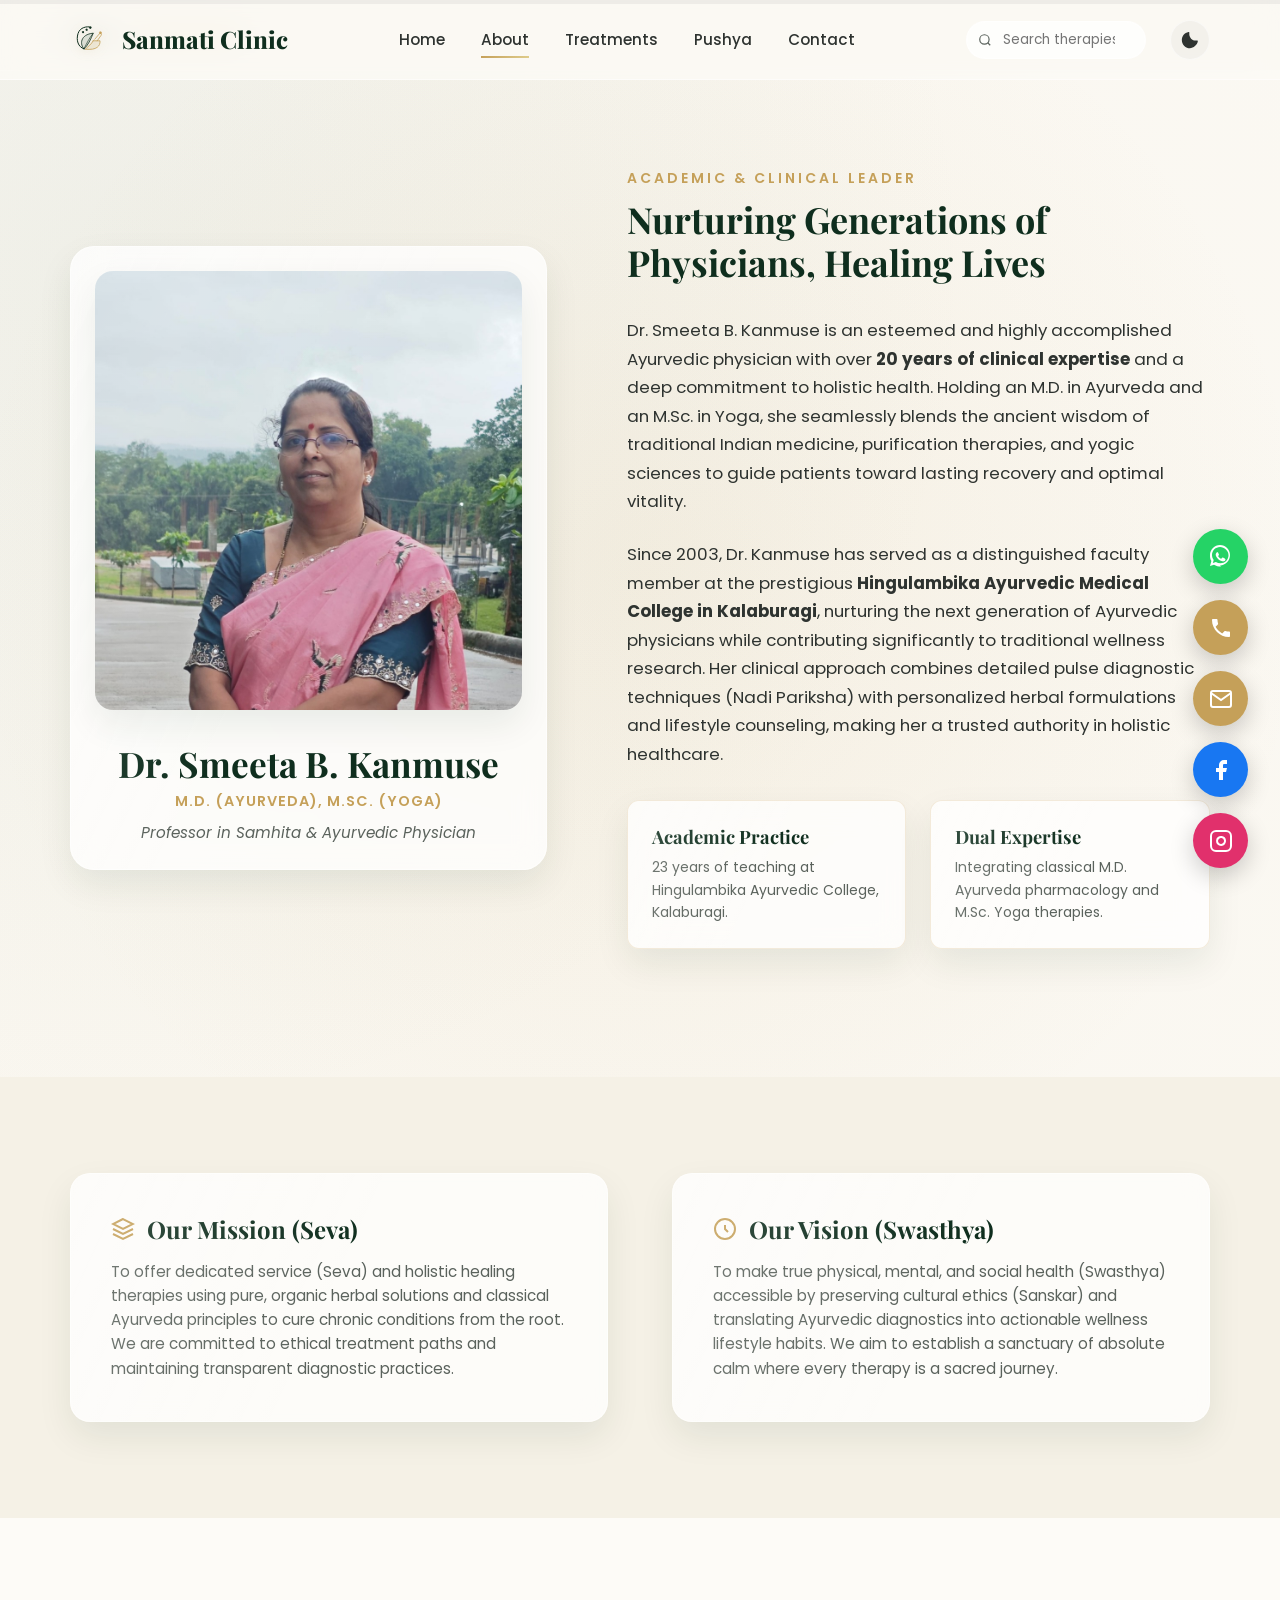
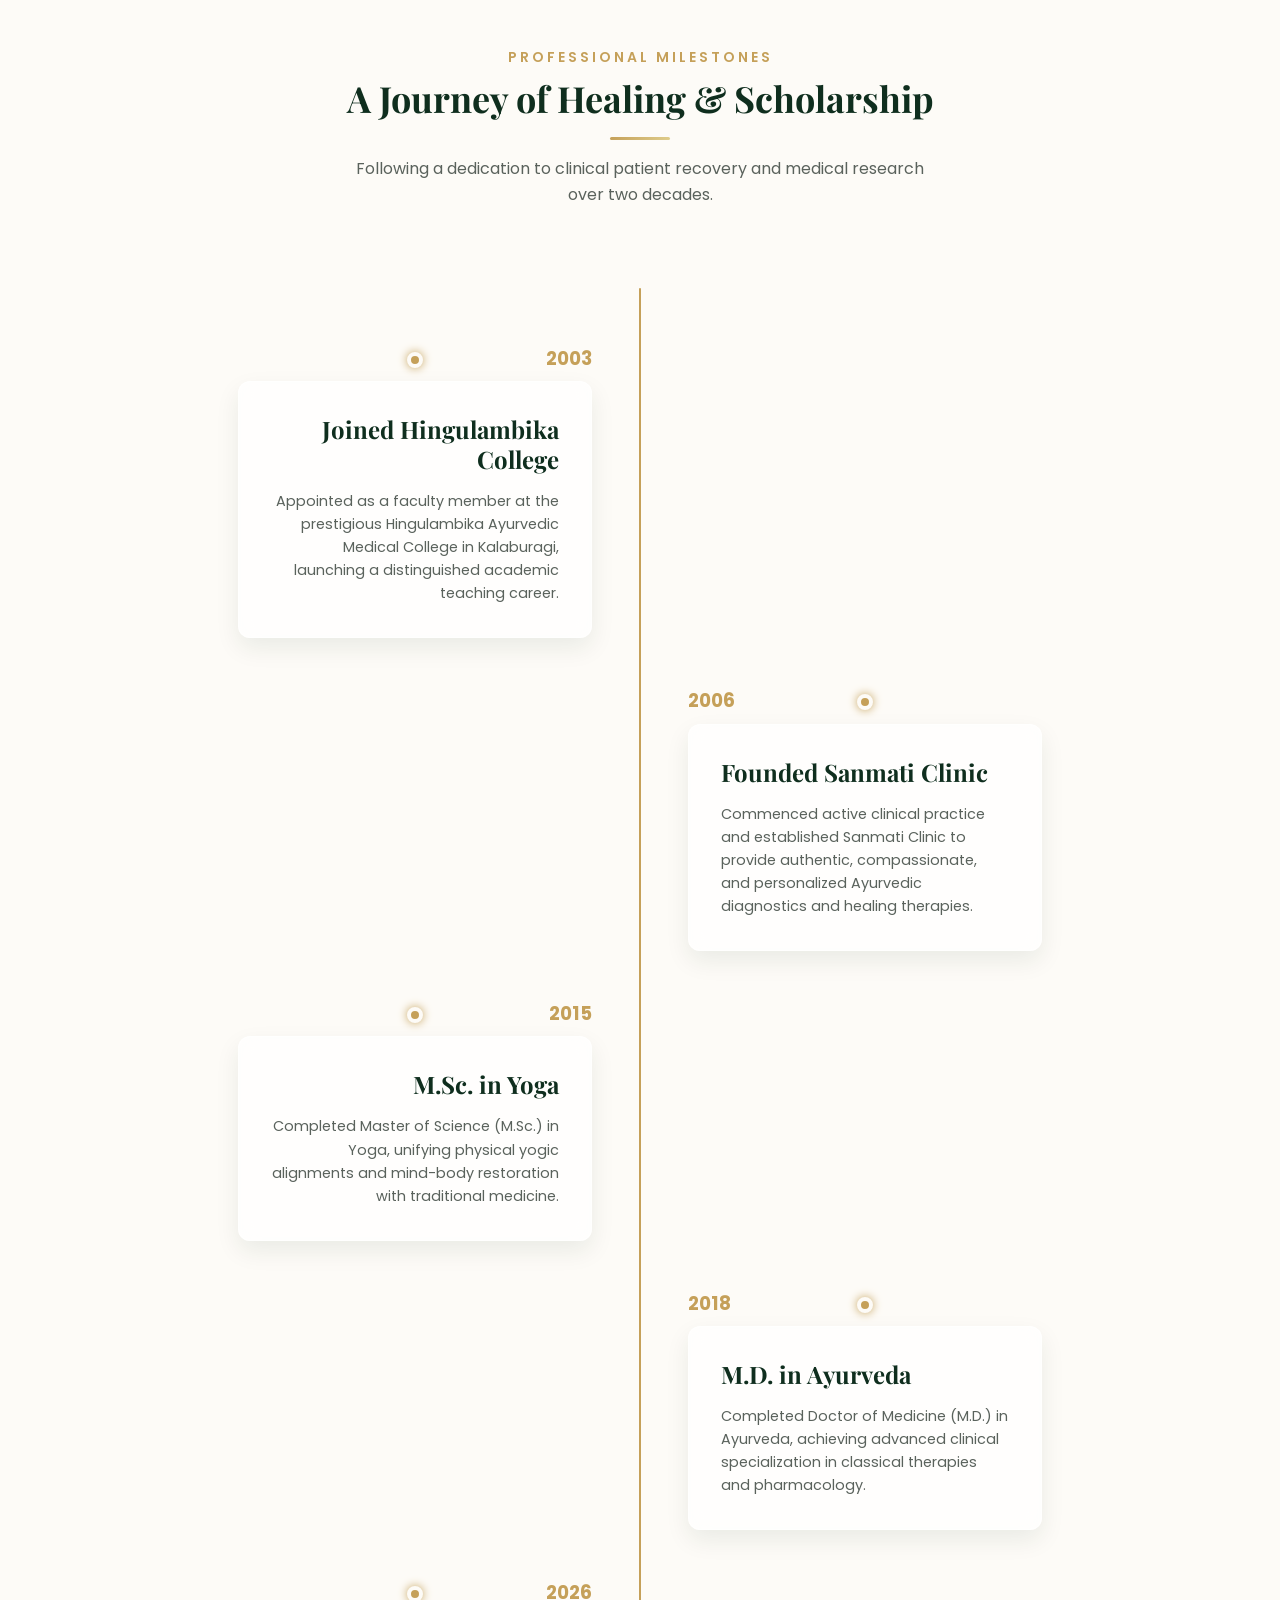
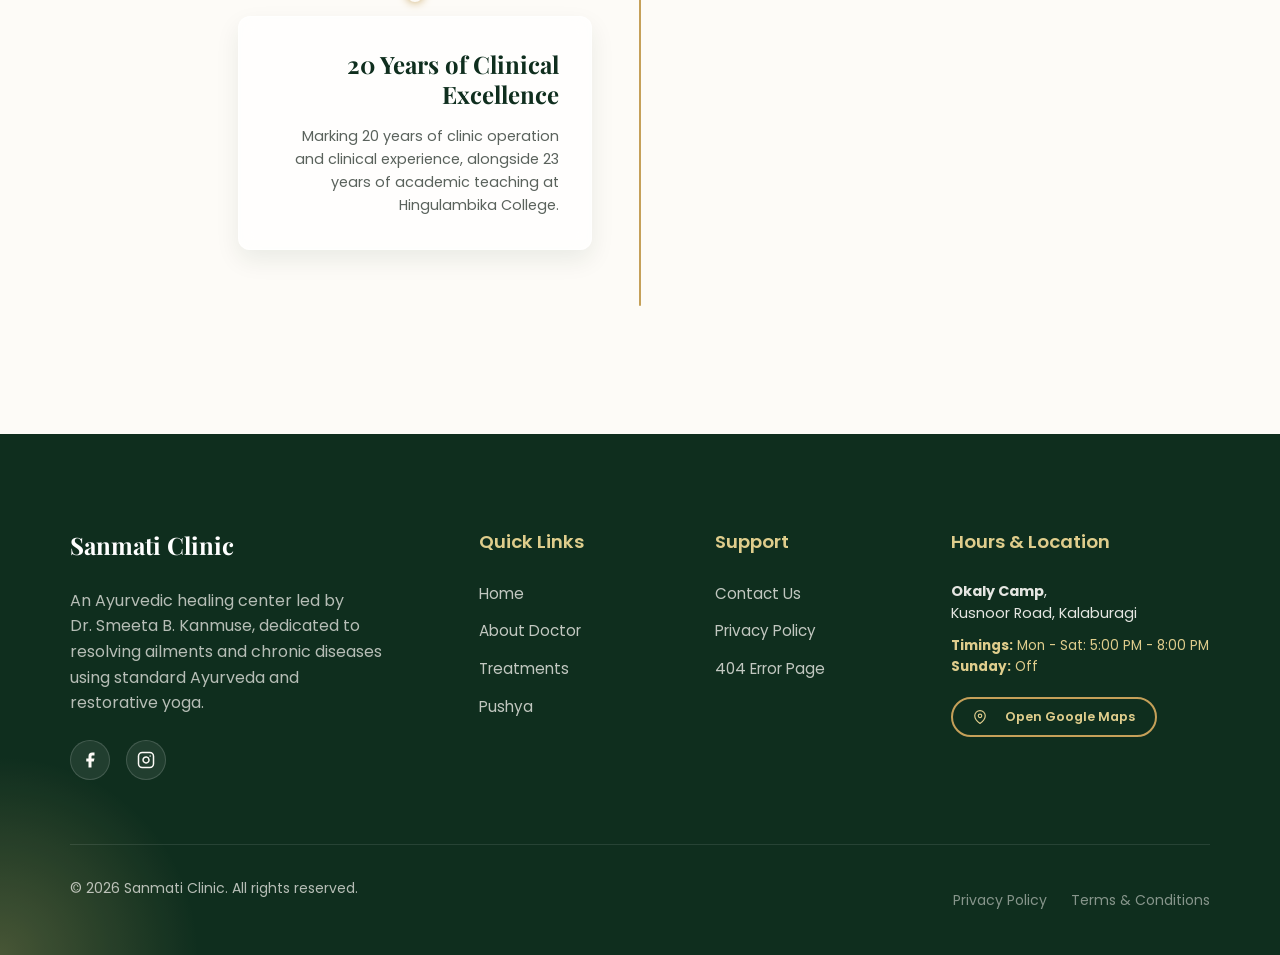
==== commit a190ec9a: "Add files via upload" ====
--- a/about.html
+++ b/about.html
@@ -105,7 +105,7 @@
   <!-- Doctor Detailed Profile Section -->
   <section id="doctor-profile" style="background: radial-gradient(circle at 10% 20%, rgba(143,168,155,0.1) 0%, transparent 60%); padding-top: 6rem;">
     <div class="container">
-      <div style="display: grid; grid-template-columns: 0.9fr 1.1fr; gap: 5rem; align-items: center;">
+      <div class="grid-about-bio">
         
         <!-- Left Side: Doctor Photo -->
         <div class="hero-visual" data-aos="fade-right">
@@ -117,7 +117,7 @@
               <img src="assets/images/doctor-photo.jpg" alt="Dr. Smeeta B. Kanmuse" style="width: 100%; height: auto; object-fit: cover; display: block;">
             </div>
             
-            <h1 style="font-family: var(--font-headings); font-size: 2.2rem; color: var(--primary-color); margin-bottom: 0.25rem;">Dr. Smeeta B. Kanmuse</h1>
+            <h1 class="doctor-bio-name" style="font-family: var(--font-headings); color: var(--primary-color); margin-bottom: 0.25rem;">Dr. Smeeta B. Kanmuse</h1>
             <p style="font-size: 0.9rem; letter-spacing: 1px; color: var(--accent-color); font-weight: 600; text-transform: uppercase; margin-bottom: 0.5rem;">M.D. (Ayurveda), M.Sc. (Yoga)</p>
             <p style="font-size: 0.95rem; color: var(--text-secondary); margin-bottom: 0; font-style: italic;">Professor in Samhita & Ayurvedic Physician</p>
           </div>
@@ -137,7 +137,7 @@
           </p>
 
           <!-- Key credentials list cards -->
-          <div style="display: grid; grid-template-columns: 1fr 1fr; gap: 1.5rem; margin-top: 2rem;">
+          <div class="grid-about-cards">
             <div class="glass-card" style="padding: 1.5rem; border-radius: var(--border-radius-sm); border-color: rgba(197, 160, 89, 0.2);">
               <h3 style="font-size: 1.15rem; color: var(--primary-color); margin-bottom: 0.5rem;">Academic Practice</h3>
               <p style="font-size: 0.875rem; color: var(--text-secondary); margin-bottom: 0;">23 years of teaching at Hingulambika Ayurvedic College, Kalaburagi.</p>
@@ -156,7 +156,7 @@
   <!-- Mission & Vision Section -->
   <section id="principles" style="background: var(--bg-darker); position: relative; padding: 6rem 0;">
     <div class="container">
-      <div style="display: grid; grid-template-columns: 1fr 1fr; gap: 4rem;">
+      <div class="grid-two-col">
         
         <div class="glass-card" data-aos="fade-up" data-aos-delay="100">
           <h3 style="color: var(--primary-color); margin-bottom: 1rem; display: flex; align-items: center; gap: 0.75rem;">
--- a/css/style.css
+++ b/css/style.css
@@ -34,7 +34,7 @@
   
   /* Layout constraints */
   --navbar-height: 80px;
-  --container-width: 1280px;
+  --container-width: 94%;
   
   /* Gradients */
   --btn-gradient: linear-gradient(135deg, #133B27, #2E5A44);
@@ -1204,3 +1204,47 @@
 .footer-logo {
   color: #ffffff !important;
 }
+
+/* ==========================================================================
+   Responsive Grid & Typography Utilities
+   ========================================================================== */
+.grid-hero {
+  display: grid;
+  grid-template-columns: 1.1fr 0.9fr;
+  gap: 4rem;
+  align-items: center;
+}
+
+.grid-about-bio {
+  display: grid;
+  grid-template-columns: 0.9fr 1.1fr;
+  gap: 5rem;
+  align-items: center;
+}
+
+.grid-about-cards {
+  display: grid;
+  grid-template-columns: 1fr 1fr;
+  gap: 1.5rem;
+  margin-top: 2rem;
+}
+
+.grid-two-col {
+  display: grid;
+  grid-template-columns: 1fr 1fr;
+  gap: 4rem;
+}
+
+.hero-title {
+  font-size: 3.8rem;
+  line-height: 1.15;
+  margin-bottom: 1.5rem;
+}
+
+.philosophy-title {
+  font-size: 2.2rem;
+}
+
+.doctor-bio-name {
+  font-size: 2.2rem;
+}
--- a/css/responsive.css
+++ b/css/responsive.css
@@ -13,9 +13,9 @@
    ========================================================================== */
 
 /* 1. Large Screens & TV (> 1440px) */
-@media (min-width: 1440px) {
-  :root {
-    --container-width: 1360px;
+@media (min-width: 1600px) {
+  :root {
+    --container-width: 1500px;
   }
 }
 
@@ -251,3 +251,44 @@
     color: var(--text-primary) !important;
   }
 }
+
+/* ==========================================================================
+   Mobile Grid & Typography Overrides
+   ========================================================================== */
+@media (max-width: 991px) {
+  .grid-hero,
+  .grid-about-bio,
+  .grid-about-cards,
+  .grid-two-col {
+    grid-template-columns: 1fr !important;
+    gap: 2.5rem !important;
+  }
+  
+  .hero-visual {
+    max-width: 450px;
+    margin: 0 auto;
+    width: 100%;
+  }
+}
+
+@media (max-width: 767px) {
+  .grid-about-cards {
+    grid-template-columns: 1fr !important;
+    gap: 1.25rem !important;
+  }
+  
+  .hero-title {
+    font-size: 2.25rem !important;
+  }
+  
+  .philosophy-title,
+  .doctor-bio-name {
+    font-size: 1.75rem !important;
+  }
+}
+
+@media (max-width: 479px) {
+  .hero-title {
+    font-size: 1.9rem !important;
+  }
+}
